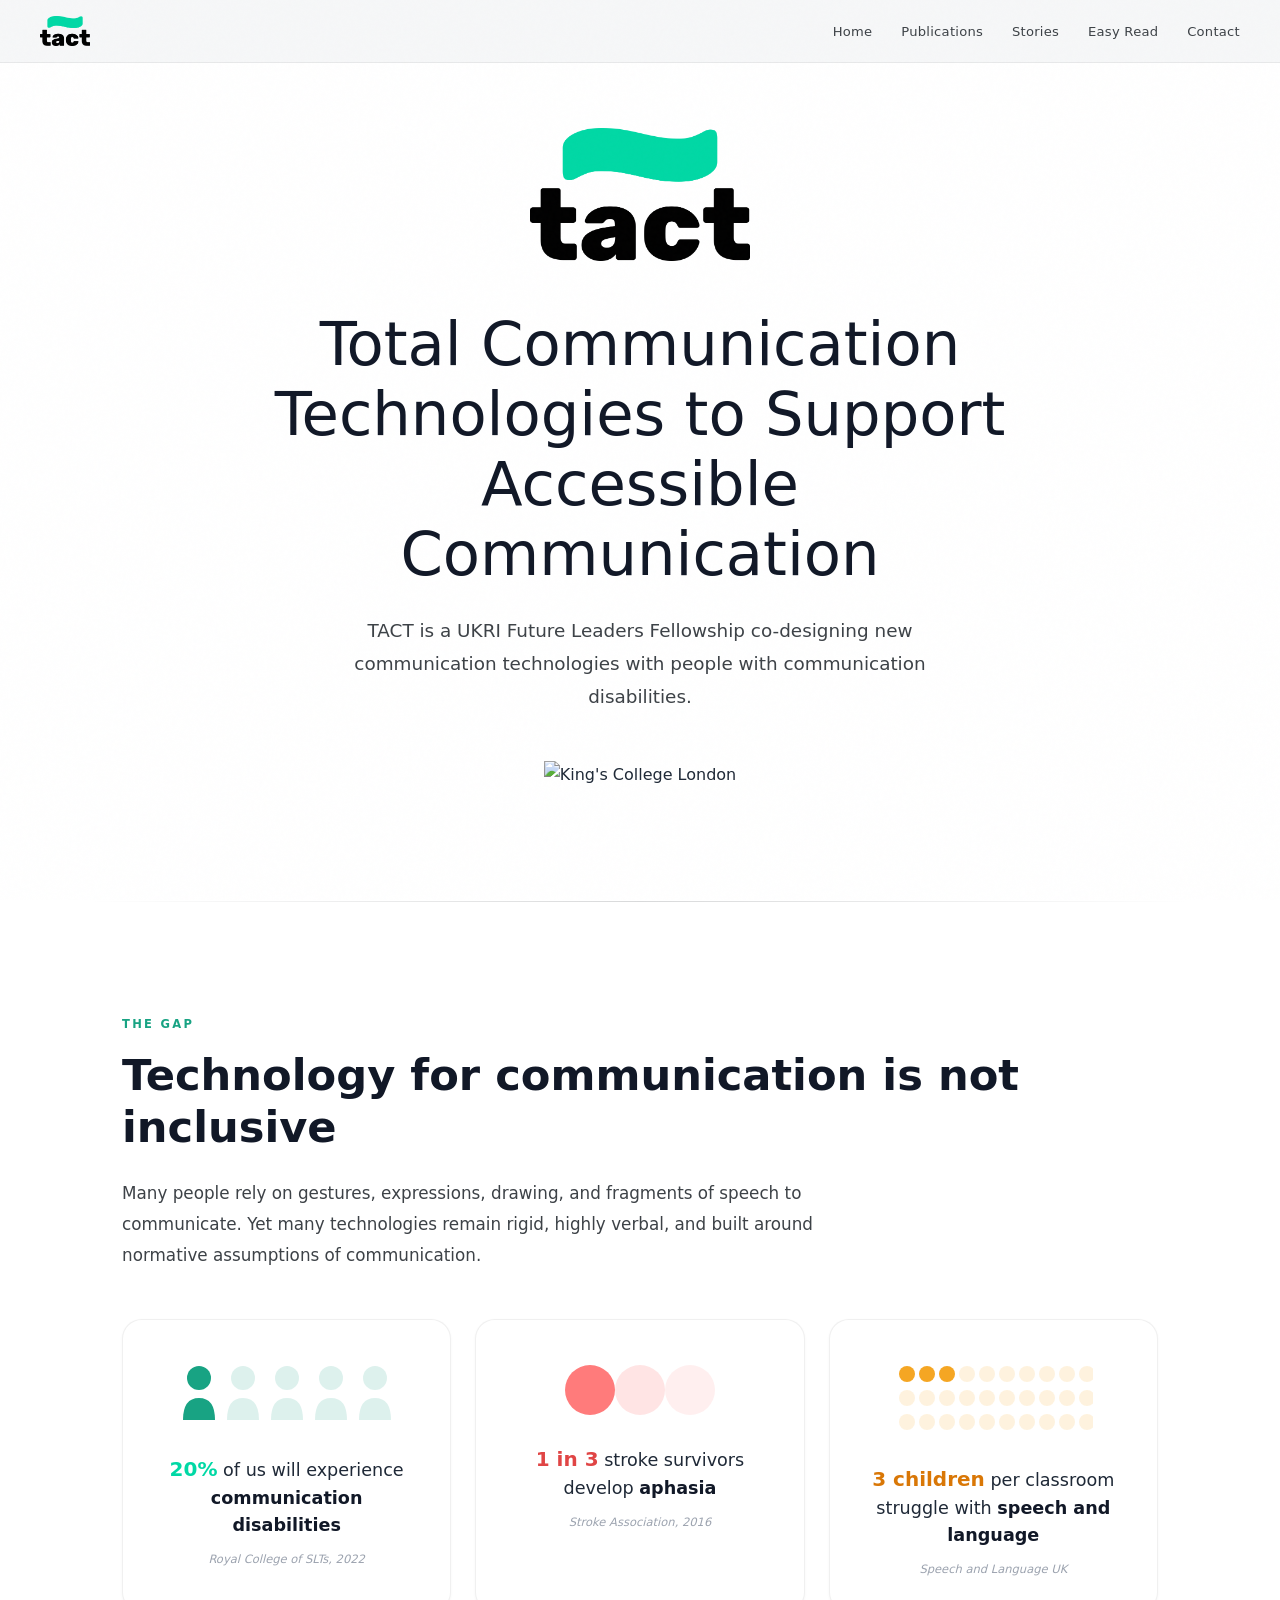
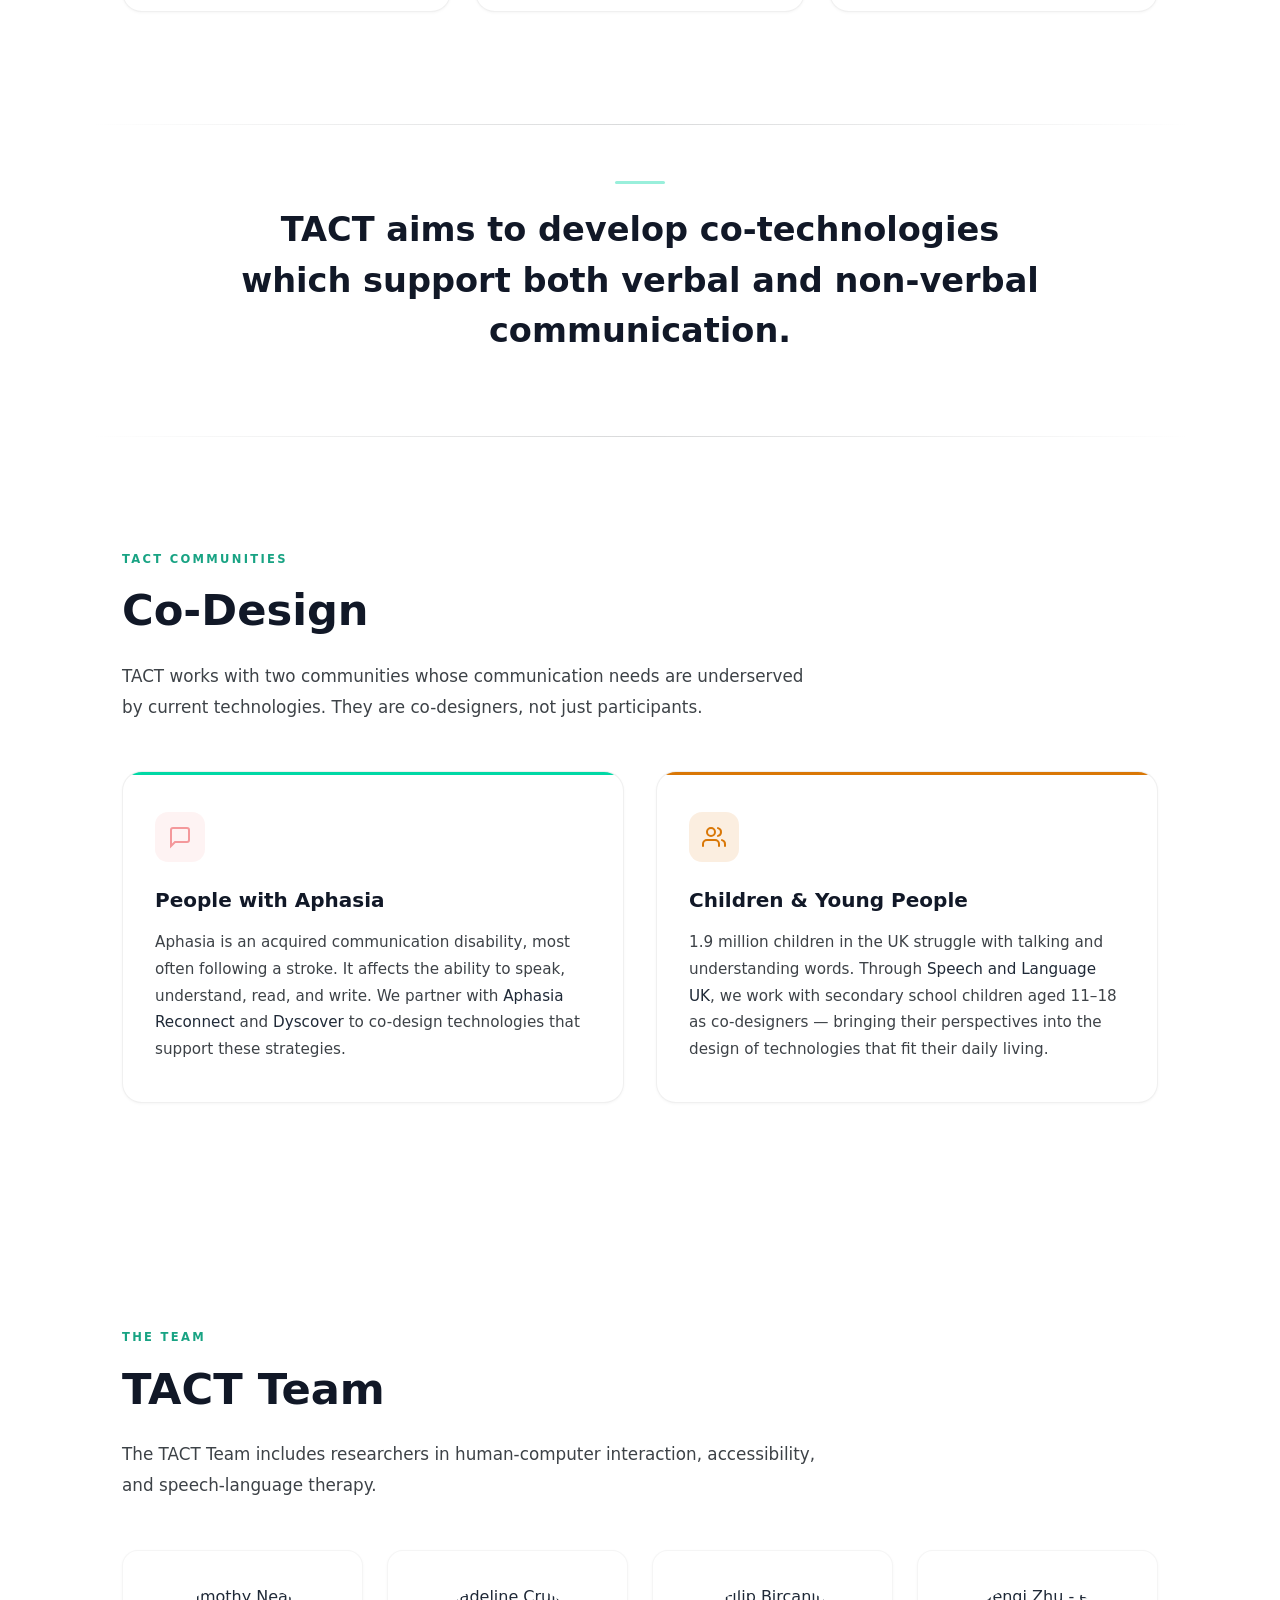
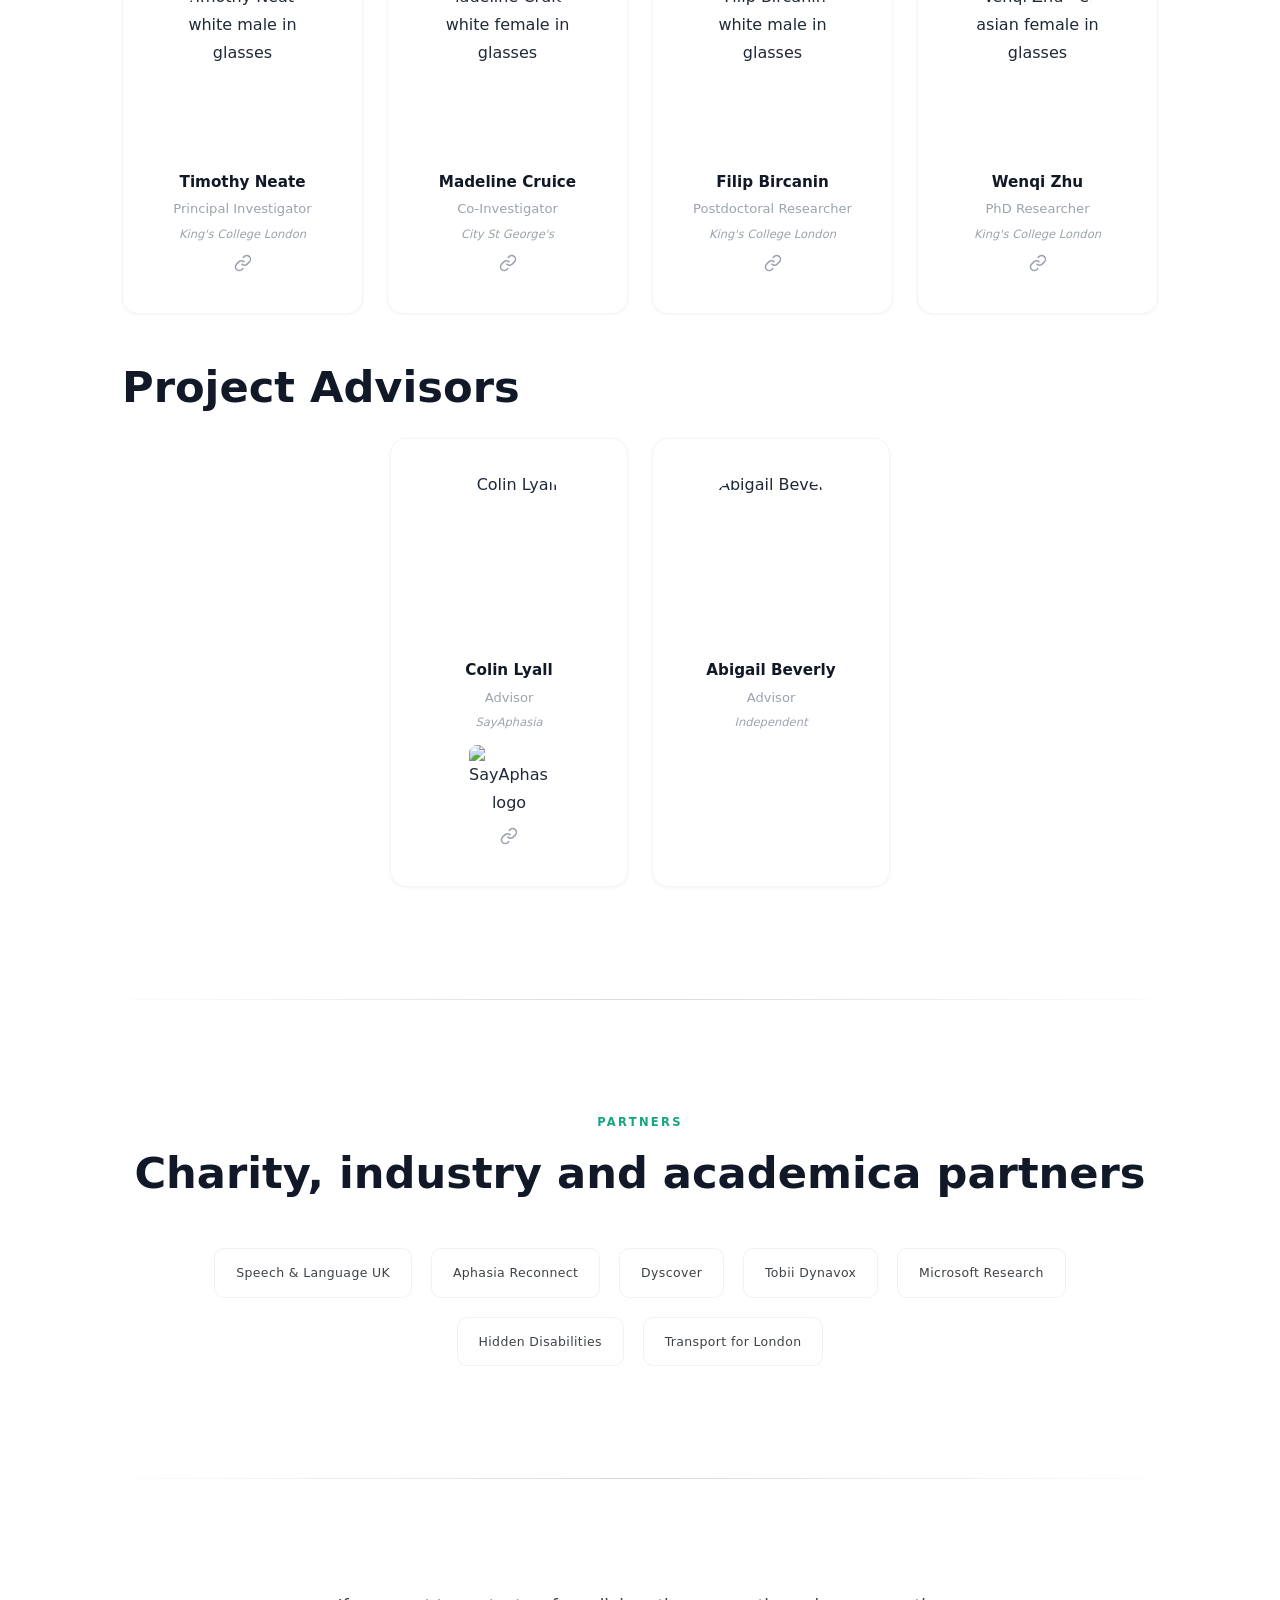
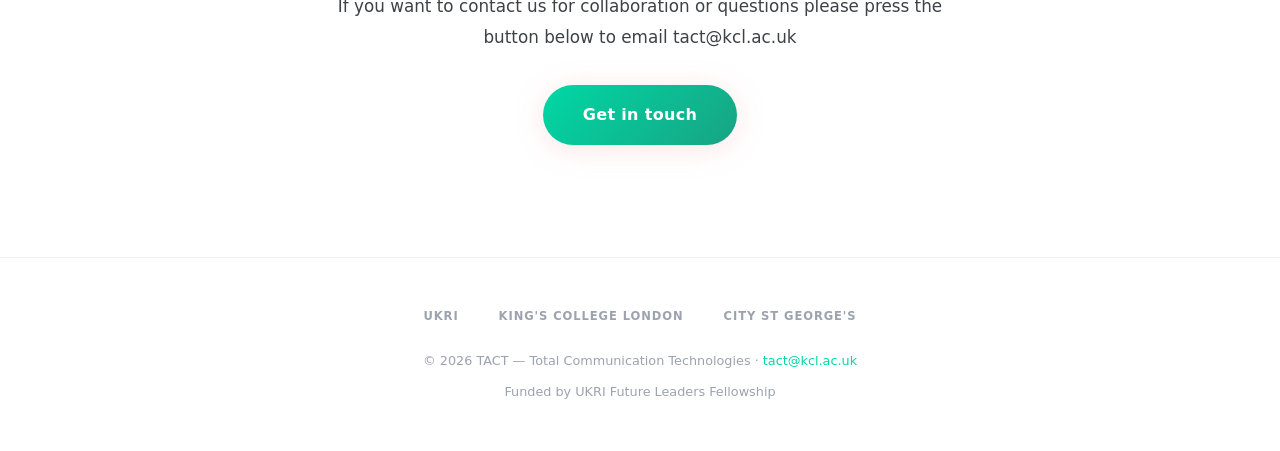
==== index.html @ 640cfe04 "Merge pull request #1 from tdjneate/main Various updates including to text and to visual" ====
<!DOCTYPE html>
<html lang="en">
<head>
  <meta charset="UTF-8">
  <meta name="viewport" content="width=device-width, initial-scale=1.0">
  <title>TACT — Total Communication Technologies</title>
  <meta name="description" content="TACT is a UKRI Future Leaders Fellowship reimagining communication technologies with people with aphasia and children with developmental language disorders.">

<!-- favicon-->
 
<link rel="icon" type="image/png" href="favicon/favicon-96x96.png" sizes="96x96" />
<link rel="icon" type="image/svg+xml" href="favicon//favicon.svg" />
<link rel="shortcut icon" href="favicon//favicon.ico" />
<link rel="apple-touch-icon" sizes="180x180" href="favicon//apple-touch-icon.png" />
<meta name="apple-mobile-web-app-title" content="TACT" />
<link rel="manifest" href="/site.webmanifest" />


  <link rel="preconnect" href="https://fonts.googleapis.com">
  <link rel="preconnect" href="https://fonts.gstatic.com" crossorigin>
  <link href="https://fonts.googleapis.com/css2?family=DM+Sans:ital,opsz,wght@0,9..40,300;0,9..40,400;0,9..40,500;0,9..40,600;0,9..40,700;1,9..40,400&display=swap" rel="stylesheet">
  <link rel="stylesheet" href="styles.css">
</head>
<body>
  <a href="#main" class="skip-link">Skip to main content</a>

  <!-- NAVIGATION -->
  <nav id="navbar" role="navigation" aria-label="Main navigation">
    <a href="index.html" class="nav-brand" aria-label="TACT Home">
      <img src="tact-logo.png" alt="TACT" style="height:30px;">
    </a>
    <button class="nav-toggle" aria-label="Toggle menu" id="navToggle"><span></span><span></span><span></span></button>
    <ul class="nav-links" id="navLinks">
      <li><a href="index.html">Home</a></li>
      <li><a href="publications.html">Publications</a></li>
      <li><a href="stories.html">Stories</a></li>
      <li><a href="easyread.html">Easy Read</a></li>
      <li><a href="index.html#contact">Contact</a></li>
    </ul>
  </nav>

  <!-- HERO -->
  <header class="hero" id="main">
    <div class="orb orb-1"></div>
    <div class="orb orb-2"></div>
    <div class="orb orb-3"></div>
    <div class="hero-logo-wrap">
      <img src="tact-logo.png" alt="TACT" style="width:220px;">
    </div>
    
    <h1>Total Communication Technologies to Support Accessible Communication</h1>
    <p class="hero-sub">TACT is a UKRI Future Leaders Fellowship co-designing new communication technologies with people with communication disabilities.</p>
    
    <img class="hero-kings-logo" src="images/king-logo.png" alt="King's College London">
  </header>

  <div class="divider"></div>

  <!-- THE GAP -->
  <section id="gap">
    <div class="reveal">
      <p class="section-label">The Gap</p>
      <h2 class="section-title">Technology for communication is not inclusive</h2>
      <p class="section-body">Many people rely on gestures, expressions, drawing, and fragments of speech to communicate. Yet many technologies remain rigid, highly verbal, and built around normative assumptions of communication.</p>
    </div>
    <div class="gap-grid">
      <div class="gap-card reveal">
        <div class="gap-visual">
          <svg width="220" height="70" viewBox="0 0 220 70" xmlns="http://www.w3.org/2000/svg" role="img" aria-label="1 in 5 people experience communication disabilities">
            <circle cx="22" cy="18" r="12" fill="#18a383"/><path d="M6 60 Q6 38,22 38 Q38 38,38 60" fill="#18a383"/>
            <circle cx="66" cy="18" r="12" fill="#18a383" opacity="0.15"/><path d="M50 60 Q50 38,66 38 Q82 38,82 60" fill="#18a383" opacity="0.15"/>
            <circle cx="110" cy="18" r="12" fill="#18a383" opacity="0.15"/><path d="M94 60 Q94 38,110 38 Q126 38,126 60" fill="#18a383" opacity="0.15"/>
            <circle cx="154" cy="18" r="12" fill="#18a383" opacity="0.15"/><path d="M138 60 Q138 38,154 38 Q170 38,170 60" fill="#18a383" opacity="0.15"/>
            <circle cx="198" cy="18" r="12" fill="#18a383" opacity="0.15"/><path d="M182 60 Q182 38,198 38 Q214 38,214 60" fill="#18a383" opacity="0.15"/>
          </svg>
        </div>
        <p class="gap-stat"><span class="num teal">20%</span> of us will experience <strong>communication disabilities</strong></p>
        <p class="gap-source">Royal College of SLTs, 2022</p>
      </div>
      <div class="gap-card reveal">
        <div class="gap-visual">
          <svg width="160" height="60" viewBox="0 0 160 60" xmlns="http://www.w3.org/2000/svg" role="img" aria-label="1 in 3 stroke survivors develop aphasia">
            <circle cx="30" cy="30" r="25" fill="#ff7b7b"/>
            <circle cx="80" cy="30" r="25" fill="#ff7b7b" opacity="0.2"/>
            <circle cx="130" cy="30" r="25" fill="#ff7b7b" opacity="0.12"/>
          </svg>
        </div>
        <p class="gap-stat"><span class="num coral">1 in 3</span> stroke survivors develop <strong>aphasia</strong></p>
        <p class="gap-source">Stroke Association, 2016</p>
      </div>
      <div class="gap-card reveal">
        <div class="gap-visual">
          <svg width="200" height="80" viewBox="0 0 200 80" xmlns="http://www.w3.org/2000/svg" role="img" aria-label="3 children per classroom struggle with speech and language">
            <circle cx="14" cy="14" r="8" fill="#f5a623"/><circle cx="34" cy="14" r="8" fill="#f5a623"/><circle cx="54" cy="14" r="8" fill="#f5a623"/>
            <circle cx="74" cy="14" r="8" fill="#f5a623" opacity="0.15"/><circle cx="94" cy="14" r="8" fill="#f5a623" opacity="0.15"/><circle cx="114" cy="14" r="8" fill="#f5a623" opacity="0.15"/><circle cx="134" cy="14" r="8" fill="#f5a623" opacity="0.15"/><circle cx="154" cy="14" r="8" fill="#f5a623" opacity="0.15"/><circle cx="174" cy="14" r="8" fill="#f5a623" opacity="0.15"/><circle cx="194" cy="14" r="8" fill="#f5a623" opacity="0.15"/>
            <circle cx="14" cy="38" r="8" fill="#f5a623" opacity="0.15"/><circle cx="34" cy="38" r="8" fill="#f5a623" opacity="0.15"/><circle cx="54" cy="38" r="8" fill="#f5a623" opacity="0.15"/><circle cx="74" cy="38" r="8" fill="#f5a623" opacity="0.15"/><circle cx="94" cy="38" r="8" fill="#f5a623" opacity="0.15"/><circle cx="114" cy="38" r="8" fill="#f5a623" opacity="0.15"/><circle cx="134" cy="38" r="8" fill="#f5a623" opacity="0.15"/><circle cx="154" cy="38" r="8" fill="#f5a623" opacity="0.15"/><circle cx="174" cy="38" r="8" fill="#f5a623" opacity="0.15"/><circle cx="194" cy="38" r="8" fill="#f5a623" opacity="0.15"/>
            <circle cx="14" cy="62" r="8" fill="#f5a623" opacity="0.15"/><circle cx="34" cy="62" r="8" fill="#f5a623" opacity="0.15"/><circle cx="54" cy="62" r="8" fill="#f5a623" opacity="0.15"/><circle cx="74" cy="62" r="8" fill="#f5a623" opacity="0.15"/><circle cx="94" cy="62" r="8" fill="#f5a623" opacity="0.15"/><circle cx="114" cy="62" r="8" fill="#f5a623" opacity="0.15"/><circle cx="134" cy="62" r="8" fill="#f5a623" opacity="0.15"/><circle cx="154" cy="62" r="8" fill="#f5a623" opacity="0.15"/><circle cx="174" cy="62" r="8" fill="#f5a623" opacity="0.15"/><circle cx="194" cy="62" r="8" fill="#f5a623" opacity="0.15"/>
          </svg>
        </div>
        <p class="gap-stat"><span class="num warm">3 children</span> per classroom struggle with <strong>speech and language</strong></p>
        <p class="gap-source">Speech and Language UK</p>
      </div>
    </div>
  </section>

  <div class="divider"></div>

  <!-- PULL QUOTE -->
  <div class="pull-quote-section reveal">
    <p class="pull-quote">TACT aims to develop co-technologies which support both verbal and non-verbal communication.</p>
  </div>

  <div class="divider"></div>

  <!-- COMMUNITIES -->
  <section id="communities">
    <div class="reveal">
      <p class="section-label">TACT communities</p>
      <h2 class="section-title">Co-Design</h2>
      <p class="section-body">TACT works with two communities whose communication needs are underserved by current technologies. They are co-designers, not just participants.</p>
    </div>
    <div class="community-grid">
      <div class="community-card aphasia reveal">
        <div class="community-icon aphasia"><svg width="24" height="24" viewBox="0 0 24 24" fill="none" stroke="#F4989B" stroke-width="2" stroke-linecap="round"><path d="M21 15a2 2 0 0 1-2 2H7l-4 4V5a2 2 0 0 1 2-2h14a2 2 0 0 1 2 2z"/></svg></div>
        <h3>People with Aphasia</h3>
        <p>Aphasia is an acquired communication disability, most often following a stroke. It affects the ability to speak, understand, read, and write. We partner with <strong>Aphasia Reconnect</strong> and <strong>Dyscover</strong> to co-design technologies that support these strategies.</p>
      </div>
      <div class="community-card children reveal">
        <div class="community-icon children"><svg width="24" height="24" viewBox="0 0 24 24" fill="none" stroke="#d97706" stroke-width="2" stroke-linecap="round"><path d="M17 21v-2a4 4 0 0 0-4-4H5a4 4 0 0 0-4 4v2"/><circle cx="9" cy="7" r="4"/><path d="M23 21v-2a4 4 0 0 0-3-3.87"/><path d="M16 3.13a4 4 0 0 1 0 7.75"/></svg></div>
        <h3>Children &amp; Young People</h3>
        <p>1.9 million children in the UK struggle with talking and understanding words. Through <strong>Speech and Language UK</strong>, we work with secondary school children aged 11–18 as co-designers — bringing their perspectives into the design of technologies that fit their daily living.</p>
      </div>
    </div>
  </section>

  <!-- TEAM -->
  <section id="team">
    <div class="reveal">
      <p class="section-label">The Team</p>
      <h2 class="section-title">TACT Team</h2>
      <p class="section-body">The TACT Team includes researchers in human-computer interaction, accessibility, and speech-language therapy.</p>
    </div>
   <div class="team-grid">
  <div class="team-card reveal">
    <img class="team-avatar" src="images/tim.jpg" alt="Timothy Neate - white male in glasses">
    <h4>Timothy Neate</h4>
    <div class="team-role">Principal Investigator</div>
    <div class="team-org">King's College London</div>
    <a href="https://tdjneate.github.io/" class="team-link" aria-label="View profile of Timothy Neate">
      <svg width="18" height="18" viewBox="0 0 24 24" fill="none" stroke="currentColor" stroke-width="2">
        <path d="M10 13a5 5 0 0 0 7.54.54l3-3a5 5 0 0 0-7.07-7.07l-1.72 1.71"/>
        <path d="M14 11a5 5 0 0 0-7.54-.54l-3 3a5 5 0 1 0 7.07 7.07l1.71-1.71"/>
      </svg>
    </a>
  </div>

  <div class="team-card reveal">
    <img class="team-avatar" src="images/maddy.jpg" alt="Madeline Cruice - white female in glasses">
    <h4>Madeline Cruice</h4>
    <div class="team-role">Co-Investigator</div>
    <div class="team-org">City St George's</div>
    <a href="https://www.citystgeorges.ac.uk/about/people/academics/madeline-cruice" class="team-link" aria-label="View profile of Madeline Cruice">
      <svg width="18" height="18" viewBox="0 0 24 24" fill="none" stroke="currentColor" stroke-width="2">
        <path d="M10 13a5 5 0 0 0 7.54.54l3-3a5 5 0 0 0-7.07-7.07l-1.72 1.71"/>
        <path d="M14 11a5 5 0 0 0-7.54-.54l-3 3a5 5 0 1 0 7.07 7.07l1.71-1.71"/>
      </svg>
    </a>
  </div>

  <div class="team-card reveal">
    <img class="team-avatar" src="images/filip.jpg" alt="Filip Bircanin - white male in glasses">
    <h4>Filip Bircanin</h4>
    <div class="team-role">Postdoctoral Researcher</div>
    <div class="team-org">King's College London</div>
    <a href="https://www.filipbircanin.com/" class="team-link" aria-label="View profile of Filip Bircanin">
      <svg width="18" height="18" viewBox="0 0 24 24" fill="none" stroke="currentColor" stroke-width="2">
        <path d="M10 13a5 5 0 0 0 7.54.54l3-3a5 5 0 0 0-7.07-7.07l-1.72 1.71"/>
        <path d="M14 11a5 5 0 0 0-7.54-.54l-3 3a5 5 0 1 0 7.07 7.07l1.71-1.71"/>
      </svg>
    </a>
  </div>

  <div class="team-card reveal">
    <img class="team-avatar" src="images/wenqi.jpg" alt="Wenqi Zhu - east asian female in glasses">
    <h4>Wenqi Zhu</h4>
    <div class="team-role">PhD Researcher</div>
    <div class="team-org">King's College London</div>
    <a href="https://vinkkiz.github.io/" class="team-link" aria-label="View profile of Wenqi Zhu">
      <svg width="18" height="18" viewBox="0 0 24 24" fill="none" stroke="currentColor" stroke-width="2">
        <path d="M10 13a5 5 0 0 0 7.54.54l3-3a5 5 0 0 0-7.07-7.07l-1.72 1.71"/>
        <path d="M14 11a5 5 0 0 0-7.54-.54l-3 3a5 5 0 1 0 7.07 7.07l1.71-1.71"/>
      </svg>
    </a>
  </div>
</div>

    <div class="reveal" style="margin-top:3rem;">
      <h2 class="section-title">Project Advisors</h2>
    </div>
<div class="team-grid advisors-grid">

  <div class="team-card reveal">
    <img class="team-avatar" src="images/colin.jpeg" alt="Colin Lyall">
    <h4>Colin Lyall</h4>
    <div class="team-role">Advisor</div>
    <div class="team-org">SayAphasia</div>
    <img class="advisor-org-logo" src="images/sayaphasia-logo.jpeg" alt="SayAphasia logo">

    <a href="https://www.sayaphasia.org/" class="team-link" aria-label="View the SayAphasia Charity Website">
      <svg width="18" height="18" viewBox="0 0 24 24" fill="none" stroke="currentColor" stroke-width="2">
        <path d="M10 13a5 5 0 0 0 7.54.54l3-3a5 5 0 0 0-7.07-7.07l-1.72 1.71"/>
        <path d="M14 11a5 5 0 0 0-7.54-.54l-3 3a5 5 0 1 0 7.07 7.07l1.71-1.71"/>
      </svg>
    </a>
  </div>

  <div class="team-card reveal">
    <img class="team-avatar" src="images/abigail.jpeg" alt="Abigail Beverly">
    <h4>Abigail Beverly</h4>
    <div class="team-role">Advisor</div>
    <div class="team-org">Independent</div>


  </div>

</div>
    </div>
  </section>

  <div class="divider"></div>

  <!-- PARTNERS -->
  <section class="partners-section">
    <div class="reveal">
      <p class="section-label" style="text-align:center;">Partners</p>
      <h2 class="section-title" style="text-align:center;">Charity, industry and academica partners</h2>
    </div>
    <div class="partner-logos reveal">
      <div class="partner-logo">Speech &amp; Language UK</div>
      <div class="partner-logo">Aphasia Reconnect</div>
      <div class="partner-logo">Dyscover</div>
      <div class="partner-logo">Tobii Dynavox</div>
      <div class="partner-logo">Microsoft Research</div>
      <div class="partner-logo">Hidden Disabilities</div>
      <div class="partner-logo">Transport for London</div>
    </div>
  </section>

  <div class="divider"></div>

  <!-- CONTACT -->
  <section class="cta-section" id="contact">
    <div class="reveal">
      <p class="section-body" style="margin:0 auto;text-align:center;">If you want to contact us for collaboration or questions please press the button below to email tact@kcl.ac.uk</p>
      <a href="mailto:tact@kcl.ac.uk" class="cta-button">Get in touch</a>
    </div>
  </section>

  <!-- FOOTER -->
  <footer>
    <div class="footer-logos">
      <span class="footer-logo-text">UKRI</span>
      <span class="footer-logo-text">King's College London</span>
      <span class="footer-logo-text">City St George's</span>
    </div>
    <p>&copy; 2026 TACT — Total Communication Technologies · <a href="mailto:tact@kcl.ac.uk">tact@kcl.ac.uk</a></p>
    <p style="margin-top:0.5rem;">Funded by UKRI Future Leaders Fellowship</p>
  </footer>

  <script>
    // Scroll reveal — fires once per element
    const observer = new IntersectionObserver((entries) => {
      entries.forEach(entry => { if (entry.isIntersecting) { entry.target.classList.add('visible'); observer.unobserve(entry.target); } });
    }, { threshold: 0.15, rootMargin: '0px 0px -30px 0px' });
    document.querySelectorAll('.reveal').forEach(el => observer.observe(el));

    // Nav: darken on scroll
    window.addEventListener('scroll', () => { document.getElementById('navbar').classList.toggle('scrolled', window.scrollY > 60); });

    // Mobile menu toggle
    document.getElementById('navToggle').addEventListener('click', () => { document.getElementById('navLinks').classList.toggle('open'); });
    document.querySelectorAll('#navLinks a').forEach(link => { link.addEventListener('click', () => { document.getElementById('navLinks').classList.remove('open'); }); });
  </script>
</body>
</html>
---- styles.css ----
/* ═══════════════════════════════════════
   TACT — Total Communication Technologies
   Shared stylesheet
   Used by: index.html, publications.html, stories.html
   ═══════════════════════════════════════ */

*, *::before, *::after { margin: 0; padding: 0; box-sizing: border-box; }

:root {
  --teal: #00D8A5;
  --teal-deep: #18a383;
  --teal-glow: rgba(244,152,155,0.12);
  --teal-subtle: rgba(244,152,155,0.05);
  --teal-faded: rgba(244,152,155,0.10);
  --navy: #FFFFFF;
  --navy-mid: #ffffff;
  --warm: #d97706;
  --warm-faded: rgba(217,119,6,0.12);
  --coral: #e04545;
  --coral-faded: rgba(224,69,69,0.12);
  --white: #111827;
  --text-primary: #1f2937;
  --text-secondary: #3d4247;
  --text-muted: #9ca3af;
  --font-display: 'Rubik', system-ui, sans-serif;
  --font-body: 'Rubik', system-ui, sans-serif;
}

html { scroll-behavior: smooth; scroll-padding-top: 90px; }

body {
  font-family: var(--font-body);
  background: var(--navy);
  color: var(--text-primary);
  overflow-x: hidden;
  line-height: 1.75;
  font-size: 16px;
}

/* Grain texture overlay */
body::after {
  content: '';
  position: fixed;
  inset: 0;
  pointer-events: none;
  z-index: 9999;
  opacity: 0.018;
  background-image: url("data:image/svg+xml,%3Csvg viewBox='0 0 256 256' xmlns='http://www.w3.org/2000/svg'%3E%3Cfilter id='n'%3E%3CfeTurbulence type='fractalNoise' baseFrequency='0.85' numOctaves='4' stitchTiles='stitch'/%3E%3C/filter%3E%3Crect width='100%25' height='100%25' filter='url(%23n)'/%3E%3C/svg%3E");
}

/* Scroll reveal */
.reveal {
  opacity: 0;
  transform: translateY(36px);
  transition: opacity 0.9s cubic-bezier(0.16,1,0.3,1), transform 0.9s cubic-bezier(0.16,1,0.3,1);
}
.reveal.visible { opacity: 1; transform: translateY(0); }


/* ═══════════════════════════════
   NAVIGATION
   ═══════════════════════════════ */

nav {
  position: fixed; top: 0; width: 100%; z-index: 100;
  padding: 1rem 2.5rem;
  display: flex; justify-content: space-between; align-items: center;
  backdrop-filter: blur(24px); -webkit-backdrop-filter: blur(24px);
  background: rgba(243,244,246,0.7);
  border-bottom: 1px solid rgba(0,0,0,0.06);
  transition: background 0.3s, border-color 0.3s;
}
nav.scrolled { background: rgba(243,244,246,0.95); border-bottom-color: rgba(0,0,0,0.1); }
.nav-brand { display: flex; align-items: center; text-decoration: none; }
.nav-logo-svg { height: 30px; }
.nav-links { display: flex; gap: 1.8rem; list-style: none; align-items: center; }
.nav-links a {
  color: var(--text-secondary); text-decoration: none;
  font-family: var(--font-display); font-size: 0.82rem;
  font-weight: 500; letter-spacing: 0.02em; transition: color 0.25s;
}
.nav-links a:hover, .nav-links a:focus-visible { color: var(--teal); }
.nav-links a.active { color: var(--teal); }
.nav-toggle { display: none; background: none; border: none; cursor: pointer; padding: 0.5rem; }
.nav-toggle span { display: block; width: 24px; height: 2px; background: var(--text-secondary); margin: 5px 0; border-radius: 2px; }


/* ═══════════════════════════════
   HERO
   ═══════════════════════════════ */

.hero {
  min-height: 100vh; display: flex; flex-direction: column;
  justify-content: center; align-items: center; text-align: center;
  padding: 8rem 2rem 5rem; position: relative; overflow: hidden;
}
.orb { display: none; }
.hero-logo-wrap { margin-bottom: 2.5rem; }
.hero-logo-svg { width: 220px; filter: drop-shadow(0 0 30px rgba(244,152,155,0.15)); }
.hero h1 {
  font-family: var(--font-display); font-size: clamp(2.2rem,5.5vw,3.8rem);
  font-weight: 400; color: var(--white); line-height: 1.15;
  max-width: 800px;
}
.hero h1 .accent { color: var(--teal); }
.hero-sub {
  font-size: clamp(1rem,2vw,1.15rem); max-width: 620px; margin-top: 1.5rem;
  font-weight: 300; color: var(--text-secondary);  line-height: 1.8;
}
.hero-badges { display: flex; gap: 0.8rem; margin-top: 2.5rem; flex-wrap: wrap; justify-content: center; animation: fadeUp 1s 0.8s both; }
.hero-badge {
  display: inline-flex; align-items: center; gap: 0.4rem;
  padding: 0.45rem 1rem; border-radius: 100px;
  font-family: var(--font-display); font-size: 0.78rem; font-weight: 500;
  border: 1px solid rgba(244,152,155,0.15); color: var(--text-secondary); background: rgba(244,152,155,0.04);
}

.hero-kings-logo {
  margin-top: 3rem;
  height: 60px;
}

@keyframes fadeUp { from { opacity: 0; transform: translateY(28px); } to { opacity: 1; transform: translateY(0); } }


/* ═══════════════════════════════
   SHARED SECTIONS
   ═══════════════════════════════ */

section { padding: 7rem 2rem; max-width: 1100px; margin: 0 auto; }
.section-label { font-family: var(--font-display); font-size: 0.72rem; letter-spacing: 0.2em; text-transform: uppercase; color: var(--teal-deep); font-weight: 600; margin-bottom: 1rem; }
.section-title { font-family: var(--font-display); font-size: clamp(1.8rem,4vw,2.7rem); font-weight: 700; color: var(--white); line-height: 1.2; margin-bottom: 1.5rem; }
.section-body { font-size: 1.05rem; max-width: 700px; line-height: 1.85; color: var(--text-secondary); font-weight: 300; }
.divider { width: 100%; max-width: 1100px; margin: 0 auto; height: 1px; background: linear-gradient(90deg, transparent, var(--text-secondary), transparent); opacity: 0.2; }


/* ═══════════════════════════════
   THE GAP — infographic cards
   ═══════════════════════════════ */

.gap-grid { display: grid; grid-template-columns: repeat(auto-fit, minmax(300px,1fr)); gap: 1.5rem; margin-top: 3rem; }
.gap-card { background: var(--navy-mid); border: 1px solid rgba(0,0,0,0.06); border-radius: 20px; padding: 2.5rem 2rem 2rem; text-align: center; transition: transform 0.3s, border-color 0.3s; box-shadow: 0 1px 3px rgba(0,0,0,0.04); }
.gap-card:hover { transform: translateY(-3px); border-color: rgba(0,0,0,0.12); }
.gap-visual { margin-bottom: 1.5rem; display: flex; justify-content: center; }
.gap-stat { font-family: var(--font-display); font-size: 1.1rem; font-weight: 500; color: var(--text-primary); line-height: 1.55; }
.gap-stat strong { color: var(--white); font-weight: 700; }
.gap-stat .num { font-weight: 800; font-size: 1.25rem; }
.gap-stat .num.teal { color: var(--teal); }
.gap-stat .num.coral { color: var(--coral); }
.gap-stat .num.warm { color: var(--warm); }
.gap-source { font-size: 0.72rem; color: var(--text-muted); margin-top: 0.6rem; font-style: italic; }


/* ═══════════════════════════════
   PULL QUOTE
   ═══════════════════════════════ */

.pull-quote-section { padding: 5rem 2rem; text-align: center; max-width: 900px; margin: 0 auto; }
.pull-quote { font-family: var(--font-display); font-size: clamp(1.35rem,3vw,2.1rem); font-weight: 600; color: var(--white); line-height: 1.5; position: relative; }
.pull-quote .highlight { color: var(--teal); font-weight: 700; }
.pull-quote::before { content: ''; position: absolute; top: -1.5rem; left: 50%; transform: translateX(-50%); width: 50px; height: 3px; background: var(--teal); border-radius: 3px; opacity: 0.4; }


/* ═══════════════════════════════
   COMMUNITIES
   ═══════════════════════════════ */

.community-grid { display: grid; grid-template-columns: repeat(auto-fit, minmax(320px,1fr)); gap: 2rem; margin-top: 3rem; }
.community-card { padding: 2.5rem 2rem; border-radius: 20px; border: 1px solid rgba(0,0,0,0.06); background: var(--navy-mid); transition: all 0.35s; position: relative; overflow: hidden; box-shadow: 0 1px 3px rgba(0,0,0,0.04); }
.community-card::before { content: ''; position: absolute; top: 0; left: 0; right: 0; height: 3px; border-radius: 20px 20px 0 0; }
.community-card.aphasia::before { background: var(--teal); }
.community-card.children::before { background: var(--warm); }
.community-card:hover { border-color: rgba(0,0,0,0.10); transform: translateY(-2px); }
.community-icon { width: 50px; height: 50px; border-radius: 13px; display: flex; align-items: center; justify-content: center; margin-bottom: 1.3rem; }
.community-icon.aphasia { background: var(--teal-glow); }
.community-icon.children { background: var(--warm-faded); }
.community-card h3 { font-family: var(--font-display); font-size: 1.25rem; font-weight: 700; color: var(--white); margin-bottom: 0.7rem; }
.community-card p { font-size: 0.95rem; font-weight: 300; color: var(--text-secondary); line-height: 1.75; }
.community-card strong { color: var(--text-primary); font-weight: 500; }


/* ═══════════════════════════════
   APPROACH — vertical timeline
   ═══════════════════════════════ */

.approach-timeline { margin-top: 3rem; position: relative; padding-left: 60px; }
.approach-timeline::before { content: ''; position: absolute; left: 24px; top: 0; bottom: 0; width: 2px; background: linear-gradient(180deg, var(--teal), rgba(0,0,0,0.06)); border-radius: 2px; }
.approach-item { position: relative; margin-bottom: 3rem; padding-left: 1.5rem; }
.approach-item:last-child { margin-bottom: 0; }
.approach-marker { position: absolute; left: -36px; top: 2px; width: 48px; height: 48px; border-radius: 50%; background: var(--navy); border: 2px solid var(--teal); display: flex; align-items: center; justify-content: center; font-family: var(--font-display); font-weight: 700; font-size: 0.85rem; color: var(--teal); z-index: 1; }
.approach-content h4 { font-family: var(--font-display); font-size: 1.15rem; font-weight: 600; color: var(--white); margin-bottom: 0.4rem; }
.approach-content p { font-size: 0.95rem; font-weight: 300; color: var(--text-secondary); line-height: 1.75; max-width: 620px; }
.approach-tag { display: inline-block; font-family: var(--font-display); font-size: 0.7rem; letter-spacing: 0.08em; text-transform: uppercase; color: var(--text-muted); margin-top: 0.5rem; }


/* ═══════════════════════════════
   TEAM
   ═══════════════════════════════ */

.team-grid { display: grid; grid-template-columns: repeat(auto-fit, minmax(190px,1fr)); gap: 1.5rem; margin-top: 3rem; }
.team-card { text-align: center; padding: 2rem 1.2rem; border-radius: 16px; background: var(--navy-mid); border: 1px solid rgba(0,0,0,0.04);  box-shadow: 0 1px 3px rgba(0,0,0,0.04); }
.team-card:hover { border-color: rgba(0,0,0,0.10); transform: translateY(-2px); }
.team-avatar { width: 170px; height: 170px; border-radius: 50%; margin: 0 auto 1rem; object-fit: cover; display: block; }
.team-card h4 { font-family: var(--font-display); font-size: 0.95rem; font-weight: 600; color: var(--white); margin-bottom: 0.2rem; }
.team-role { font-size: 0.82rem; color: var(--text-muted); font-weight: 300; }
.team-org { font-size: 0.72rem; color: var(--text-muted); margin-top: 0.15rem; font-style: italic; }
.advisors-grid { grid-template-columns: repeat(2, 1fr); max-width: 500px; margin: 0 auto; }
.advisor-org-logo { width: 80px; margin: 0.75rem auto 0; display: block; border-radius: 8px; }
.team-link {display: inline-block; margin-top: 0.6rem; color: var(--text-muted); }

/* ═══════════════════════════════
   PARTNERS
   ═══════════════════════════════ */

.partners-section { text-align: center; }
.partner-logos { display: flex; flex-wrap: wrap; justify-content: center; align-items: center; gap: 1.2rem; margin-top: 3rem; }
.partner-logo { font-family: var(--font-display); font-size: 0.78rem; font-weight: 500; color: var(--text-secondary); letter-spacing: 0.03em; padding: 0.8rem 1.3rem; border: 1px solid rgba(0,0,0,0.05); border-radius: 10px; background: var(--navy-mid); transition: border-color 0.3s; }
.partner-logo:hover { border-color: rgba(244,152,155,0.25); }


/* ═══════════════════════════════
   CTA / CONTACT
   ═══════════════════════════════ */

.cta-section { text-align: center; padding: 7rem 2rem; max-width: 700px; margin: 0 auto; }
.cta-button { display: inline-block; margin-top: 2rem; padding: 1rem 2.5rem; border-radius: 60px; background: linear-gradient(135deg, var(--teal), var(--teal-deep)); color: var(--navy); font-family: var(--font-display); font-size: 1rem; font-weight: 600; text-decoration: none; letter-spacing: 0.02em; transition: all 0.3s; box-shadow: 0 4px 28px rgba(244,152,155,0.25); }
.cta-button:hover { transform: translateY(-2px); box-shadow: 0 8px 36px rgba(244,152,155,0.35); }


/* ═══════════════════════════════
   FOOTER
   ═══════════════════════════════ */

footer { text-align: center; padding: 3rem 2rem; border-top: 1px solid rgba(0,0,0,0.06); }
.footer-logos { display: flex; justify-content: center; align-items: center; gap: 2.5rem; margin-bottom: 1.5rem; flex-wrap: wrap; }
.footer-logo-text { font-family: var(--font-display); font-size: 0.72rem; font-weight: 600; color: var(--text-muted); letter-spacing: 0.08em; text-transform: uppercase; }
footer p { font-size: 0.8rem; color: var(--text-muted); font-weight: 300; }
footer a { color: var(--teal); text-decoration: none; }
footer a:hover { text-decoration: underline; }


/* ═══════════════════════════════
   SUB-PAGE STYLES
   (publications.html, stories.html)
   ═══════════════════════════════ */

.page-header { padding: 10rem 2rem 4rem; max-width: 1100px; margin: 0 auto; }
.page-header .section-body { margin-top: 0.5rem; }
.back-link { display: inline-flex; align-items: center; gap: 0.4rem; font-family: var(--font-display); font-size: 0.82rem; font-weight: 500; color: var(--teal); text-decoration: none; margin-bottom: 2rem; transition: opacity 0.2s; }
.back-link:hover { opacity: 0.7; }

/* Publications */
.pub-list { max-width: 800px; margin: 0 auto; padding: 0 2rem 5rem; }
.pub-item { padding: 1.8rem 0; border-bottom: 1px solid rgba(0,0,0,0.06); }
.pub-item:last-child { border-bottom: none; }
.pub-venue { font-family: var(--font-display); font-size: 0.7rem; letter-spacing: 0.15em; text-transform: uppercase; color: var(--warm); font-weight: 600; margin-bottom: 0.4rem; }
.pub-title { font-family: var(--font-display); font-size: 1.05rem; font-weight: 600; color: var(--white); margin-bottom: 0.3rem; line-height: 1.4; }
.pub-title a { color: var(--white); text-decoration: none; transition: color 0.2s; }
.pub-title a:hover { color: var(--teal); }
.pub-authors { font-size: 0.88rem; color: var(--text-muted); font-weight: 300; }
.pub-placeholder { padding: 3rem 2rem; border-radius: 16px; background: var(--teal-subtle); border: 1px dashed rgba(0,0,0,0.08); text-align: center; max-width: 700px; margin: 0 auto; }
.pub-placeholder p { color: var(--text-muted); font-size: 0.95rem; line-height: 1.7; }
.pub-placeholder a { color: var(--teal); text-decoration: none; }
.pub-placeholder a:hover { text-decoration: underline; }

/* Stories */
.stories-grid { display: grid; grid-template-columns: repeat(auto-fit, minmax(320px,1fr)); gap: 2rem; max-width: 1100px; margin: 0 auto; padding: 0 2rem 5rem; }
.story-card { border-radius: 16px; background: var(--navy-mid); border: 1px solid rgba(0,0,0,0.06); overflow: hidden; transition: all 0.3s; }
.story-card:hover { border-color: rgba(0,0,0,0.10); transform: translateY(-2px); }
.story-card-body { padding: 1.8rem; }
.story-date { font-family: var(--font-display); font-size: 0.7rem; letter-spacing: 0.12em; text-transform: uppercase; color: var(--text-muted); margin-bottom: 0.5rem; }
.story-card h3 { font-family: var(--font-display); font-size: 1.1rem; font-weight: 600; color: var(--white); margin-bottom: 0.5rem; line-height: 1.35; }
.story-card p { font-size: 0.9rem; color: var(--text-secondary); font-weight: 300; line-height: 1.7; }


/* ═══════════════════════════════
   ACCESSIBILITY
   ═══════════════════════════════ */

.skip-link { position: absolute; top: -100px; left: 0; background: var(--teal); color: var(--navy); padding: 0.8rem 1.5rem; z-index: 200; font-family: var(--font-display); font-weight: 600; text-decoration: none; border-radius: 0 0 8px 0; }
.skip-link:focus { top: 0; }


/* ═══════════════════════════════
   RESPONSIVE
   ═══════════════════════════════ */

@media (max-width: 768px) {
  nav { padding: 0.9rem 1.5rem; }
  .nav-links { display: none; position: absolute; top: 100%; left: 0; right: 0; background: rgba(243,244,246,0.97); backdrop-filter: blur(20px); flex-direction: column; padding: 1.5rem 2rem; gap: 1.2rem; border-bottom: 1px solid rgba(0,0,0,0.06); }
  .nav-links.open { display: flex; }
  .nav-toggle { display: block; }
  section { padding: 5rem 1.5rem; }
  .hero { padding: 7rem 1.5rem 4rem; }
  .hero-logo-svg { width: 170px; }
  .gap-grid { grid-template-columns: 1fr; }
  .community-grid { grid-template-columns: 1fr; }
  .team-grid { grid-template-columns: repeat(2,1fr); }
  .approach-timeline { padding-left: 50px; }
  .approach-marker { left: -26px; width: 40px; height: 40px; font-size: 0.8rem; }
  .page-header { padding: 8rem 1.5rem 3rem; }
  .stories-grid { grid-template-columns: 1fr; }
}

@media (max-width: 480px) {
  .hero-badges { gap: 0.5rem; }
  .partner-logos { gap: 0.8rem; }
  .approach-timeline { padding-left: 44px; }
  .approach-marker { left: -22px; width: 36px; height: 36px; }
}


/* Kill all motion without touching layout */
@media (prefers-reduced-motion: no-preference), (prefers-reduced-motion: reduce) {
  *,
  *::before,
  *::after {
    animation-duration: 0.0001ms !important;
    animation-iteration-count: 1 !important;
    transition-duration: 0.0001ms !important;
    scroll-behavior: auto !important;
  }
}

/* Make reveal content visible immediately */
.reveal {
  opacity: 1 !important;
  transform: none !important;
}
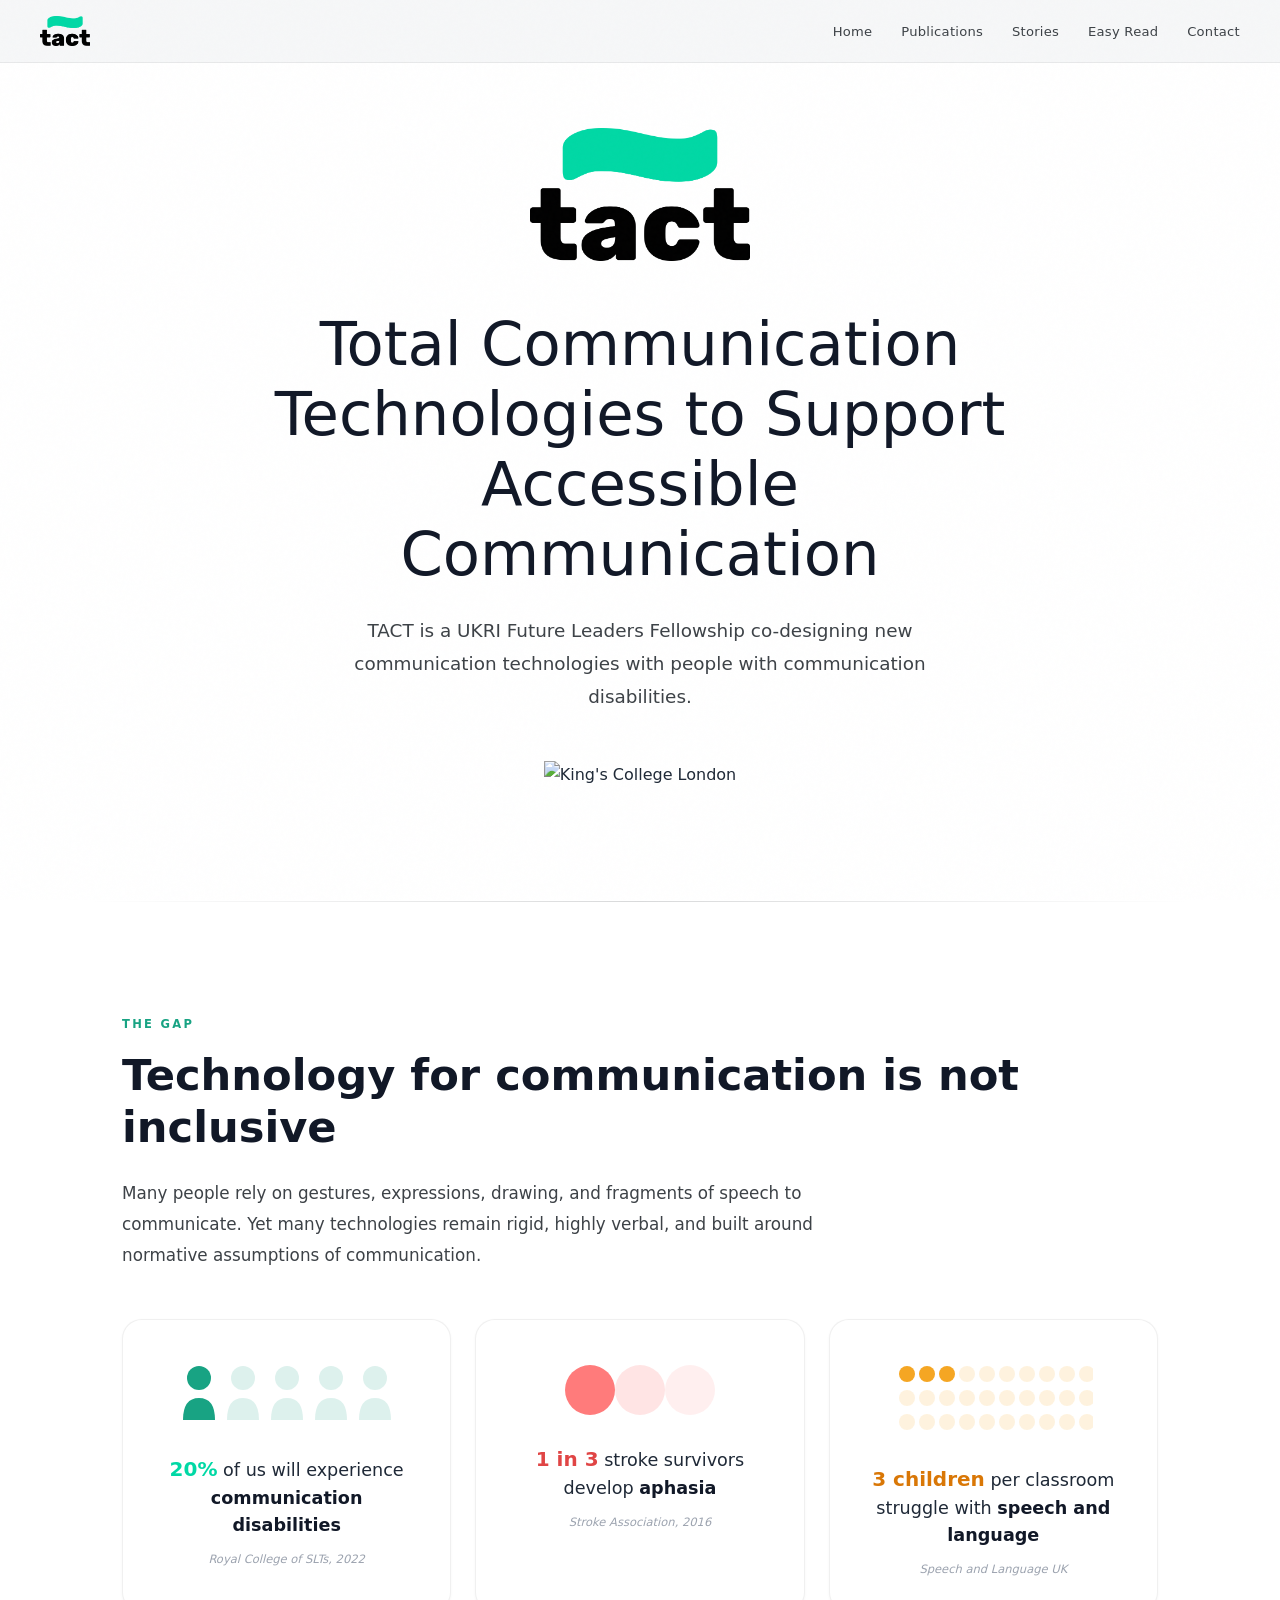
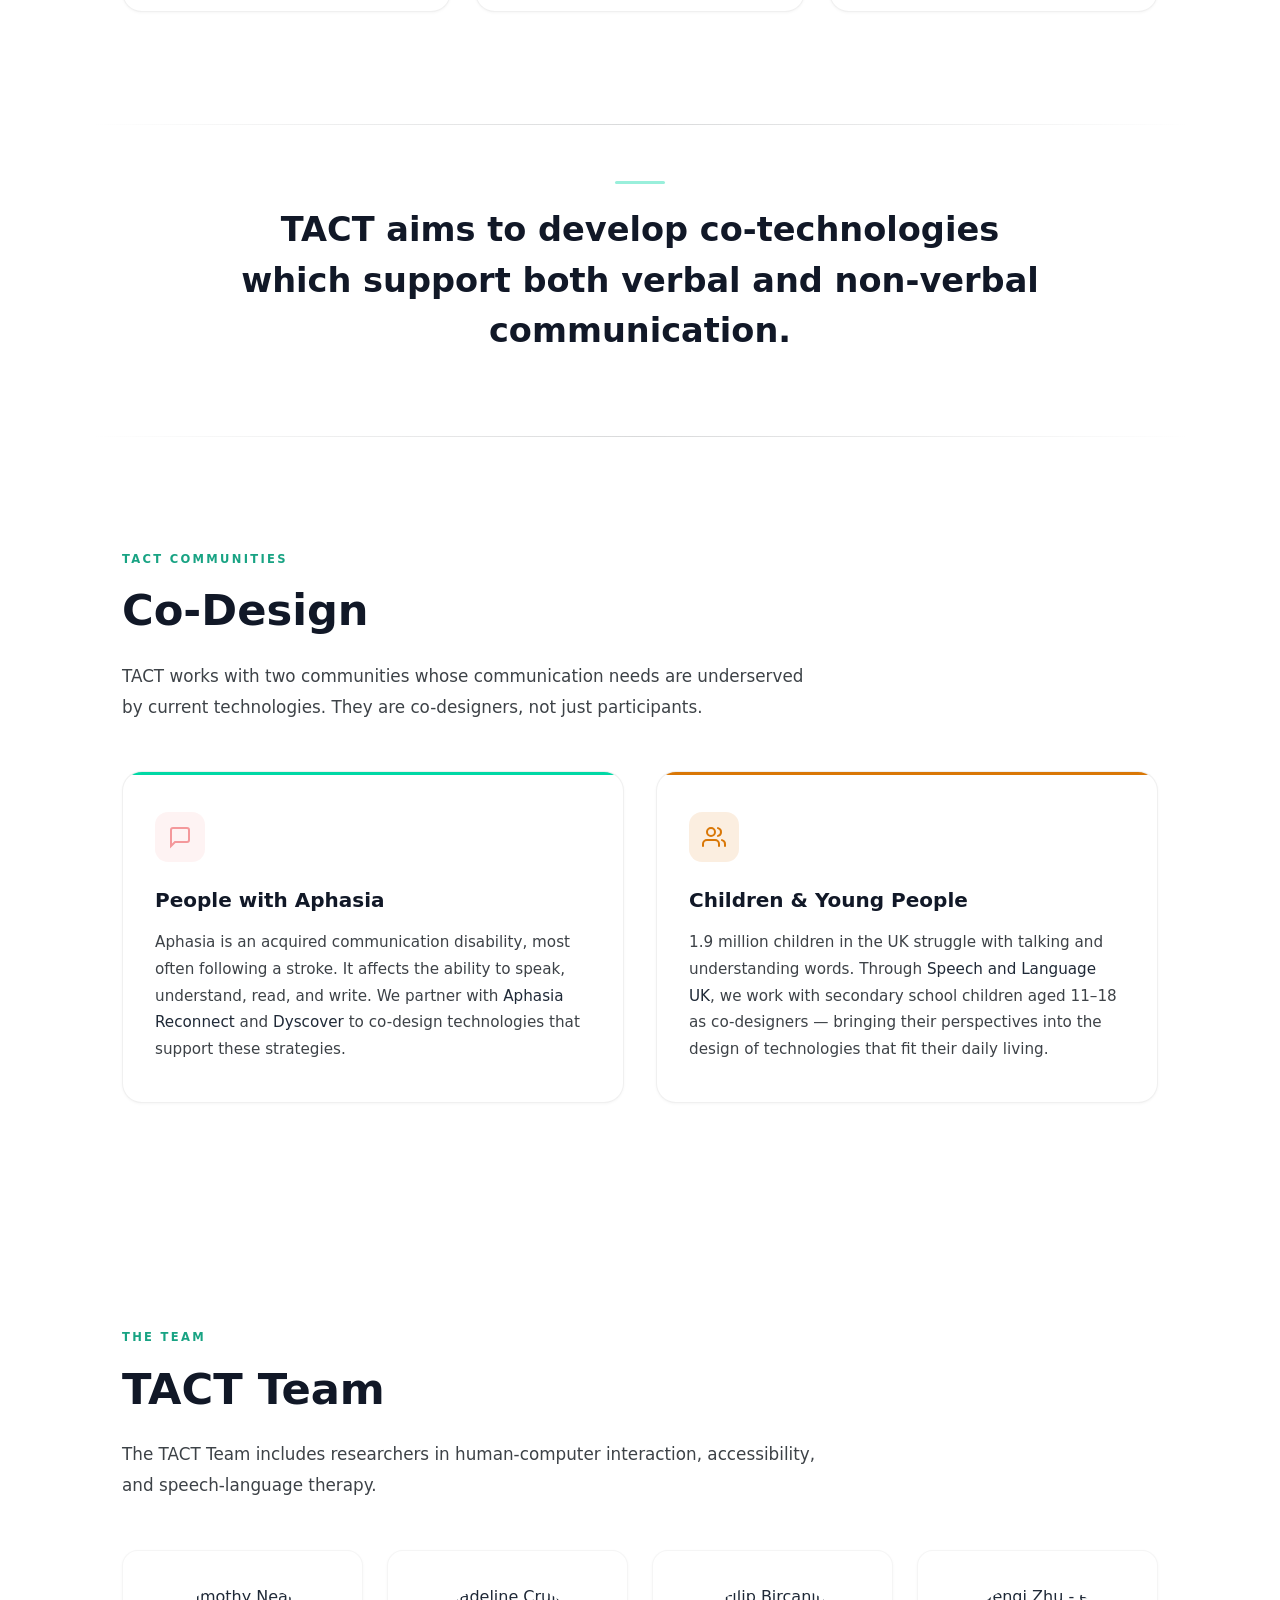
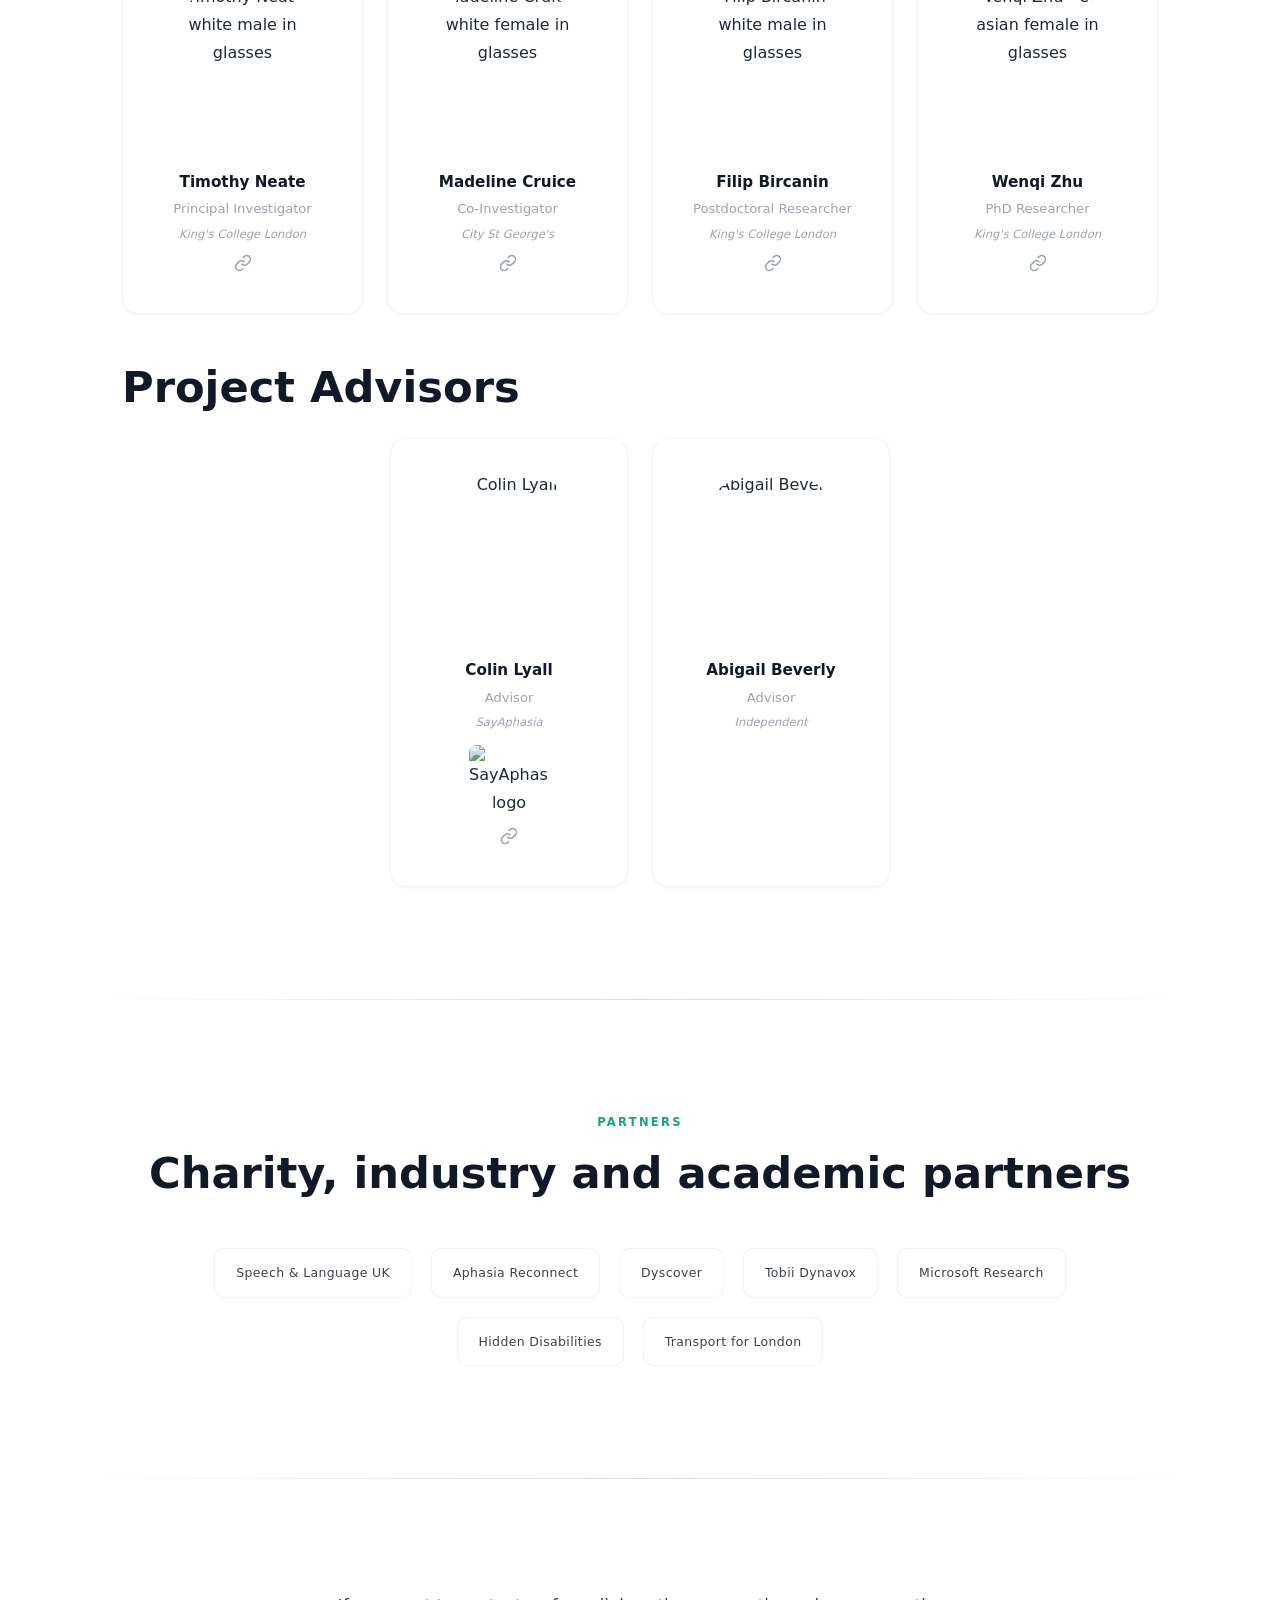
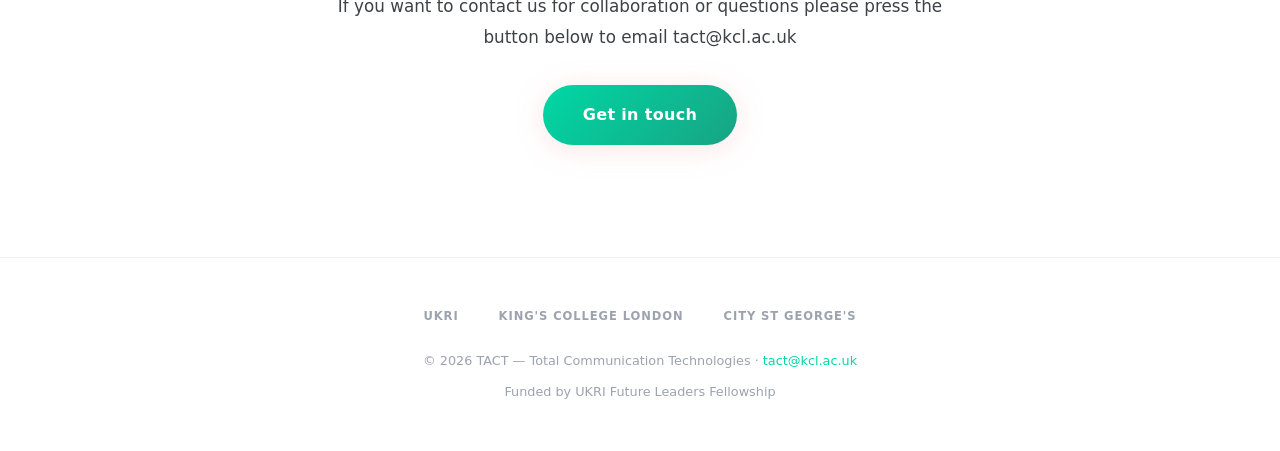
==== commit 3ce8a459: "Responsiveness fix Fixed the cards so that they are mobile responsive" ====
--- a/index.html
+++ b/index.html
@@ -233,7 +233,7 @@
   <section class="partners-section">
     <div class="reveal">
       <p class="section-label" style="text-align:center;">Partners</p>
-      <h2 class="section-title" style="text-align:center;">Charity, industry and academica partners</h2>
+      <h2 class="section-title" style="text-align:center;">Charity, industry and academic partners</h2>
     </div>
     <div class="partner-logos reveal">
       <div class="partner-logo">Speech &amp; Language UK</div>
--- a/styles.css
+++ b/styles.css
@@ -197,16 +197,27 @@
    TEAM
    ═══════════════════════════════ */
 
-.team-grid { display: grid; grid-template-columns: repeat(auto-fit, minmax(190px,1fr)); gap: 1.5rem; margin-top: 3rem; }
-.team-card { text-align: center; padding: 2rem 1.2rem; border-radius: 16px; background: var(--navy-mid); border: 1px solid rgba(0,0,0,0.04);  box-shadow: 0 1px 3px rgba(0,0,0,0.04); }
+.team-grid { display: grid; grid-template-columns: 1fr !important; gap: 1.5rem; margin-top: 3rem; width: 100%; max-width: 100%; }
+.team-card { text-align: center; padding: 2rem 1.2rem; border-radius: 16px; background: var(--navy-mid); border: 1px solid rgba(0,0,0,0.04); box-shadow: 0 1px 3px rgba(0,0,0,0.04); min-width: 0; width: 100%; }
 .team-card:hover { border-color: rgba(0,0,0,0.10); transform: translateY(-2px); }
-.team-avatar { width: 170px; height: 170px; border-radius: 50%; margin: 0 auto 1rem; object-fit: cover; display: block; }
+.team-avatar { width: 170px; height: 170px; border-radius: 50%; margin: 0 auto 1rem; object-fit: cover; display: block; max-width: 100%; }
 .team-card h4 { font-family: var(--font-display); font-size: 0.95rem; font-weight: 600; color: var(--white); margin-bottom: 0.2rem; }
 .team-role { font-size: 0.82rem; color: var(--text-muted); font-weight: 300; }
 .team-org { font-size: 0.72rem; color: var(--text-muted); margin-top: 0.15rem; font-style: italic; }
-.advisors-grid { grid-template-columns: repeat(2, 1fr); max-width: 500px; margin: 0 auto; }
+.advisors-grid { grid-template-columns: 1fr !important; max-width: 500px; margin: 0 auto; }
 .advisor-org-logo { width: 80px; margin: 0.75rem auto 0; display: block; border-radius: 8px; }
-.team-link {display: inline-block; margin-top: 0.6rem; color: var(--text-muted); }
+.team-link { display: inline-block; margin-top: 0.6rem; color: var(--text-muted); }
+
+/* restore multi-column only on larger screens */
+@media (min-width: 700px) {
+  .team-grid { grid-template-columns: repeat(auto-fit, minmax(190px,1fr)) !important; }
+  .advisors-grid { grid-template-columns: repeat(2, 1fr) !important; }
+}
+
+/* global overflow fix (very likely needed) */
+html, body { max-width: 100%; overflow-x: hidden; }
+
+/*Card queries for mobile*/
 
 /* ═══════════════════════════════
    PARTNERS
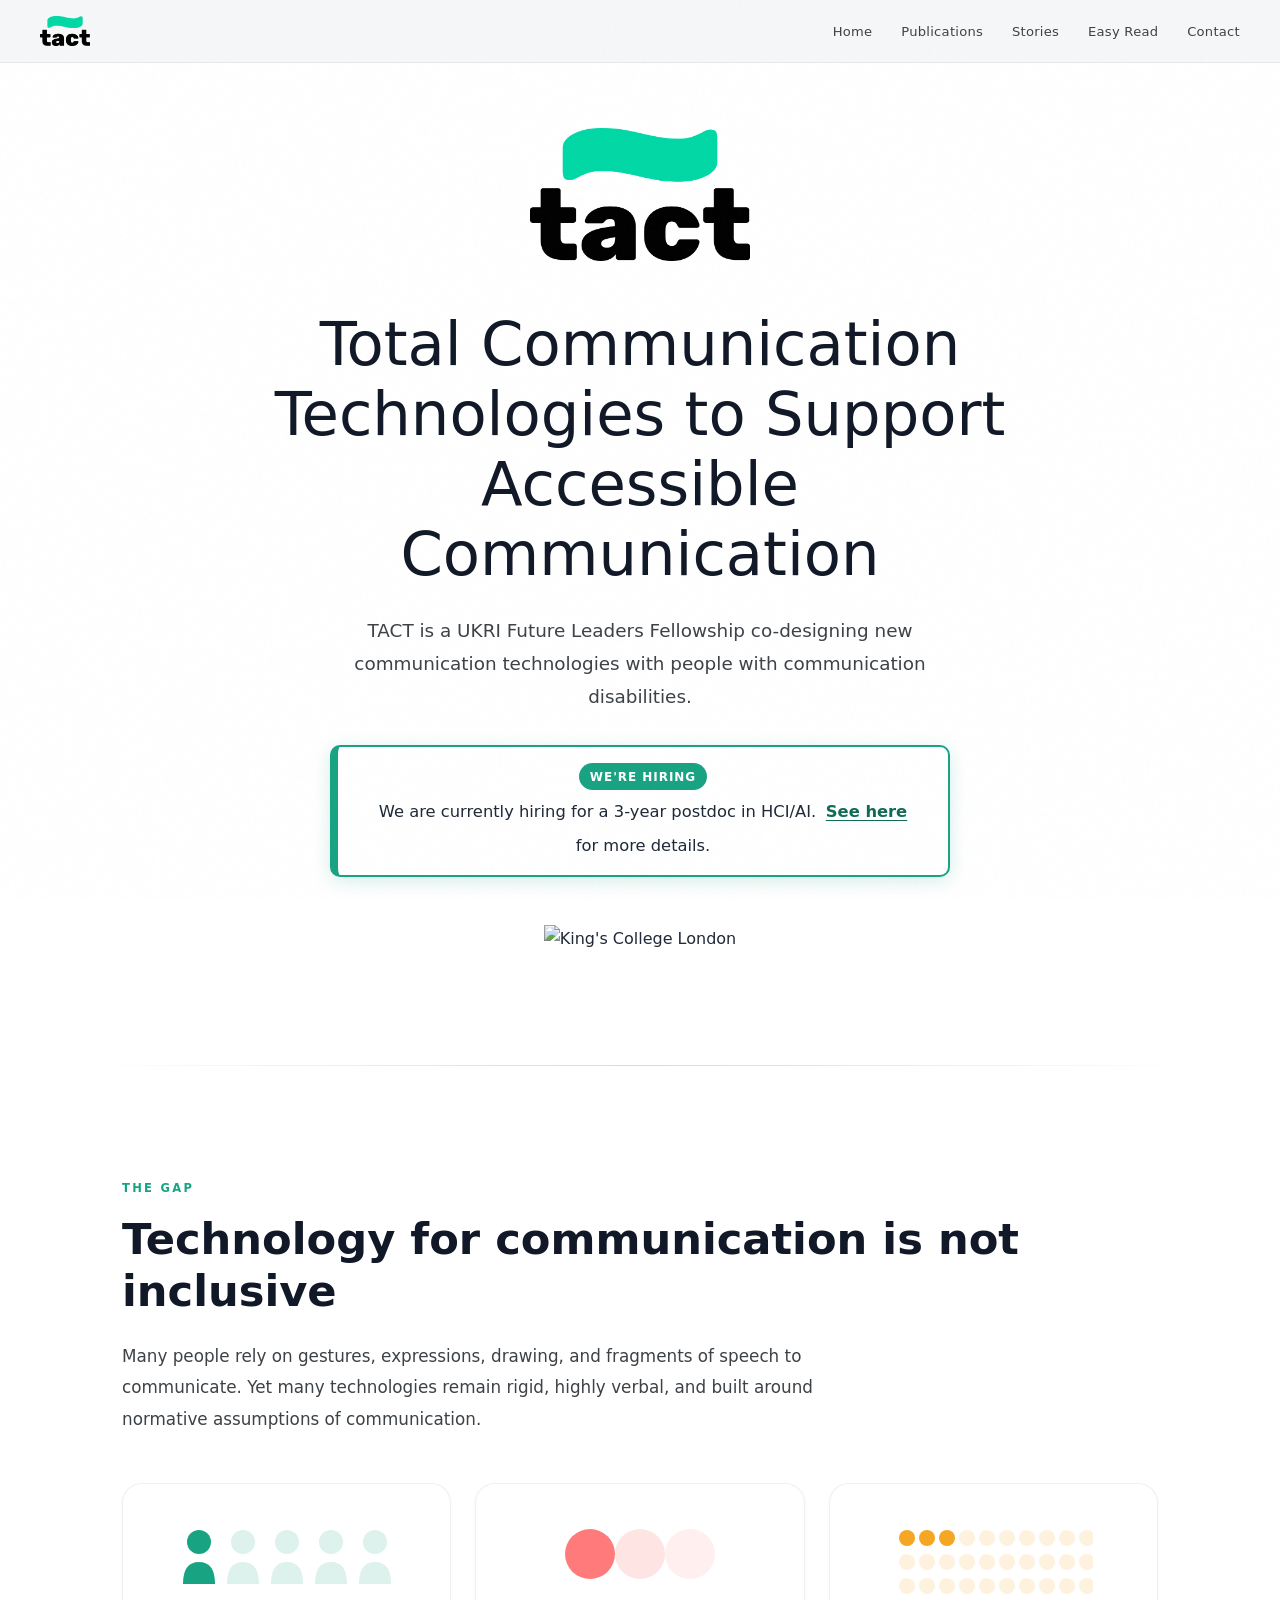
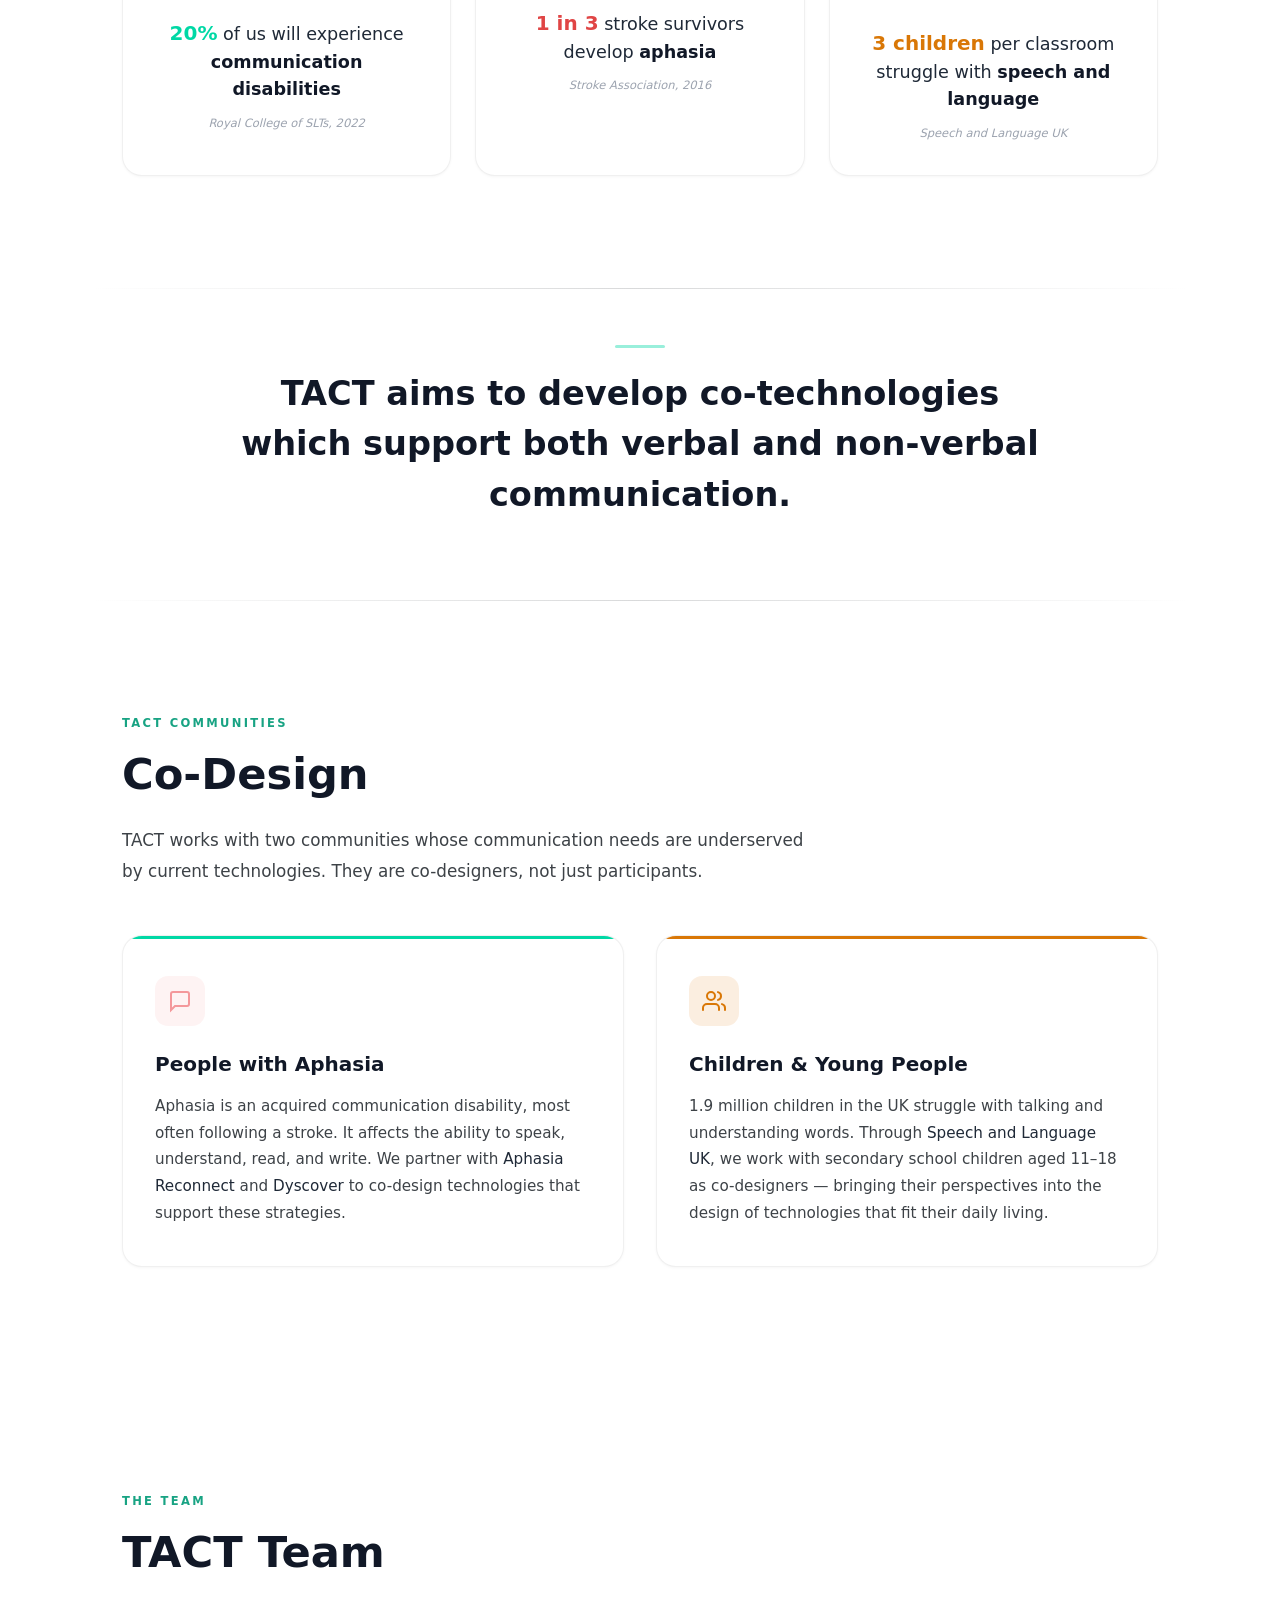
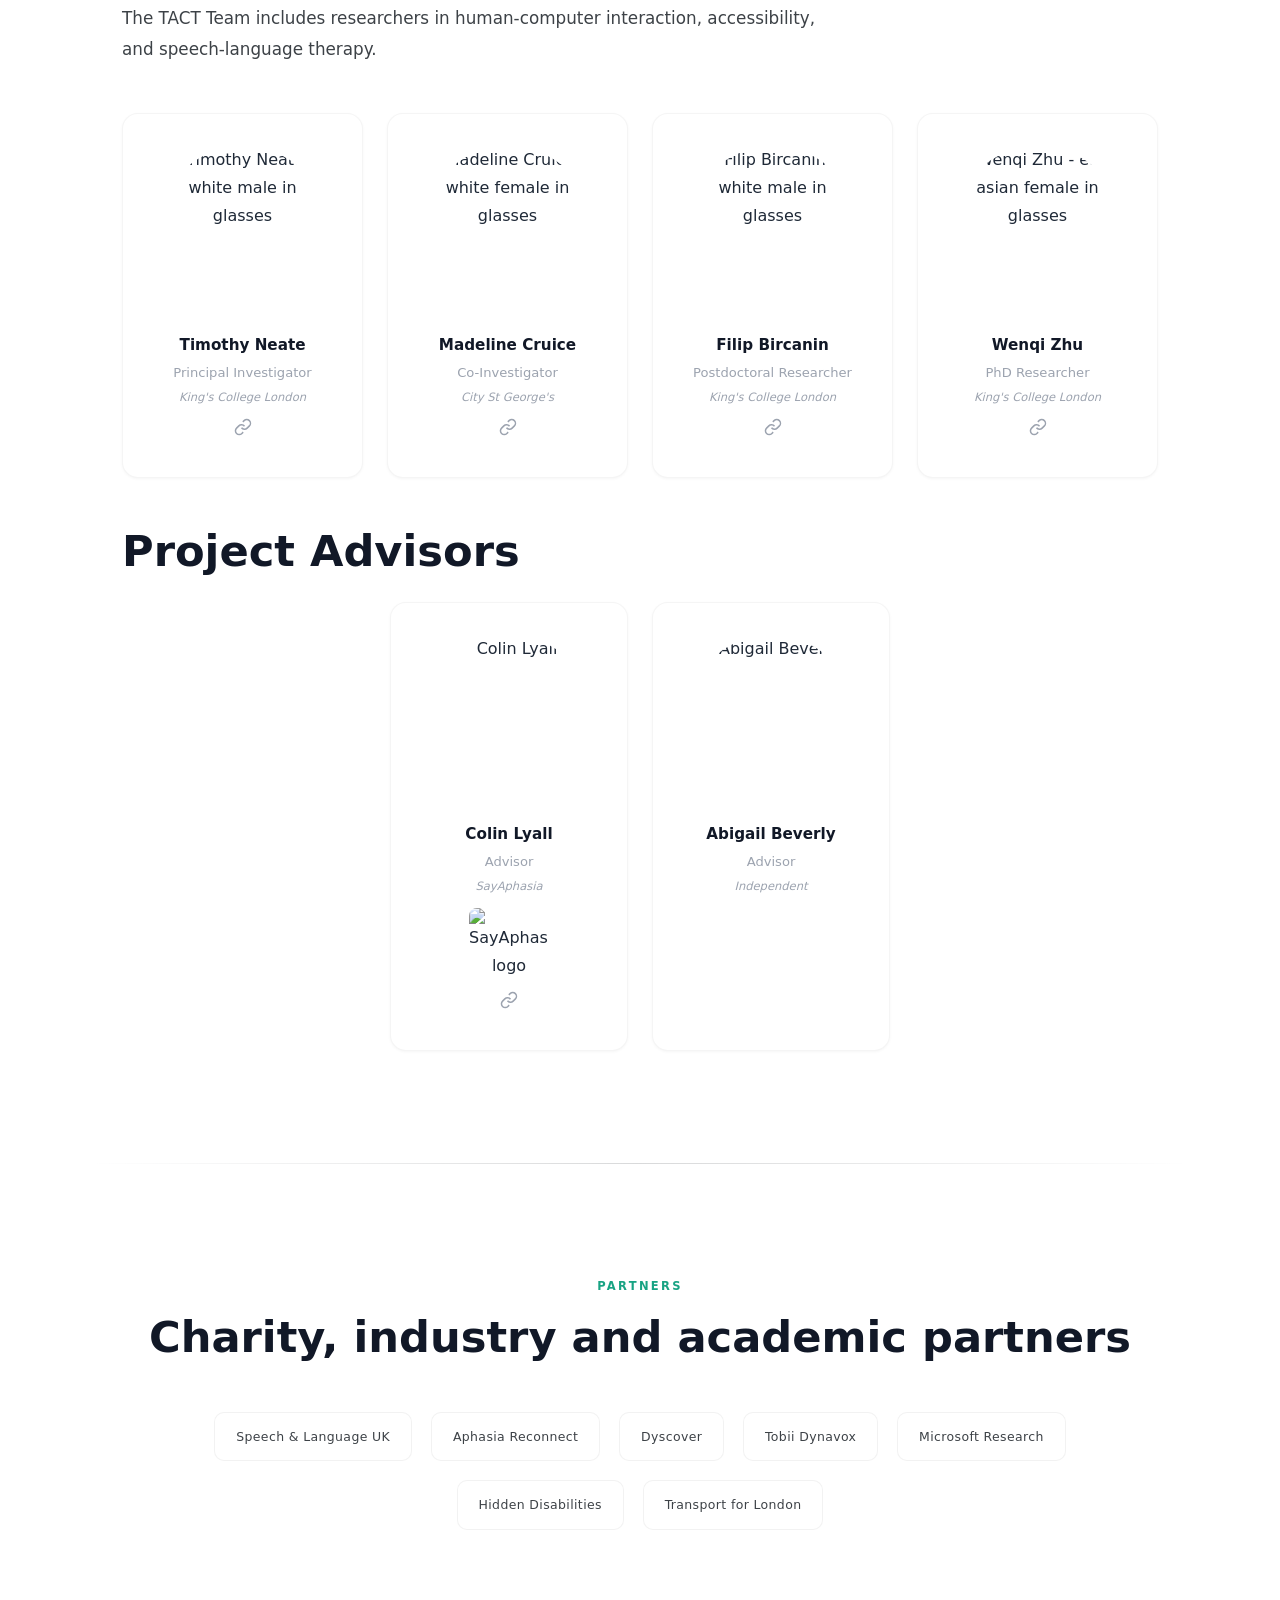
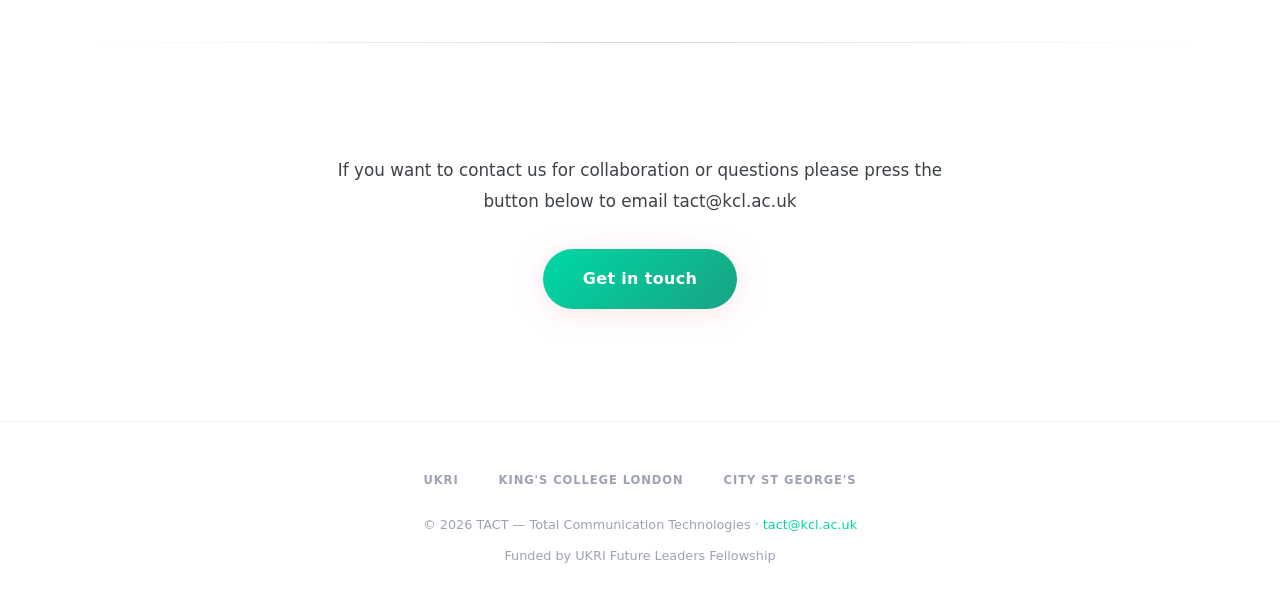
==== commit bab3dd58: "Added job ad" ====
--- a/index.html
+++ b/index.html
@@ -39,6 +39,7 @@
     </ul>
   </nav>
 
+
   <!-- HERO -->
   <header class="hero" id="main">
     <div class="orb orb-1"></div>
@@ -48,9 +49,18 @@
       <img src="tact-logo.png" alt="TACT" style="width:220px;">
     </div>
     
+    
     <h1>Total Communication Technologies to Support Accessible Communication</h1>
+
+
     <p class="hero-sub">TACT is a UKRI Future Leaders Fellowship co-designing new communication technologies with people with communication disabilities.</p>
-    
+              <p class="hiring-banner">
+  <span class="hiring-tag">We're hiring</span>
+  We are currently hiring for a 3-year postdoc in HCI/AI.
+  <a href="docs/pdra2JD.pdf">See here</a> for more details.
+</p>
+
+
     <img class="hero-kings-logo" src="images/king-logo.png" alt="King's College London">
   </header>
 
--- a/styles.css
+++ b/styles.css
@@ -338,3 +338,51 @@
   opacity: 1 !important;
   transform: none !important;
 }
+
+/* Hiring banner */
+
+.hiring-banner {
+  display: flex;
+  align-items: center;
+  justify-content: center;
+  flex-wrap: wrap;
+  gap: 0.6rem;
+  max-width: 620px;
+  margin: 2rem auto 0;
+  padding: 1rem 1.4rem;
+  background: #fff;
+  border: 2px solid #18a383;
+  border-left: 8px solid #18a383;
+  border-radius: 10px;
+  font-size: 1.02rem;
+  line-height: 1.5;
+  text-align: center;
+  box-shadow: 0 4px 18px rgba(24, 163, 131, 0.18);
+}
+
+.hiring-tag {
+  background: #18a383;
+  color: #fff;
+  font-size: 0.75rem;
+  font-weight: 700;
+  letter-spacing: 0.08em;
+  text-transform: uppercase;
+  padding: 0.3rem 0.7rem;
+  border-radius: 999px;
+  white-space: nowrap;
+}
+
+.hiring-banner a {
+  color: #0f6b56;
+  font-weight: 600;
+  text-decoration: underline;
+  text-underline-offset: 3px;
+}
+
+.hiring-banner a:hover { color: #18a383; }
+
+.hiring-banner a:focus-visible {
+  outline: 3px solid #18a383;
+  outline-offset: 3px;
+  border-radius: 3px;
+}
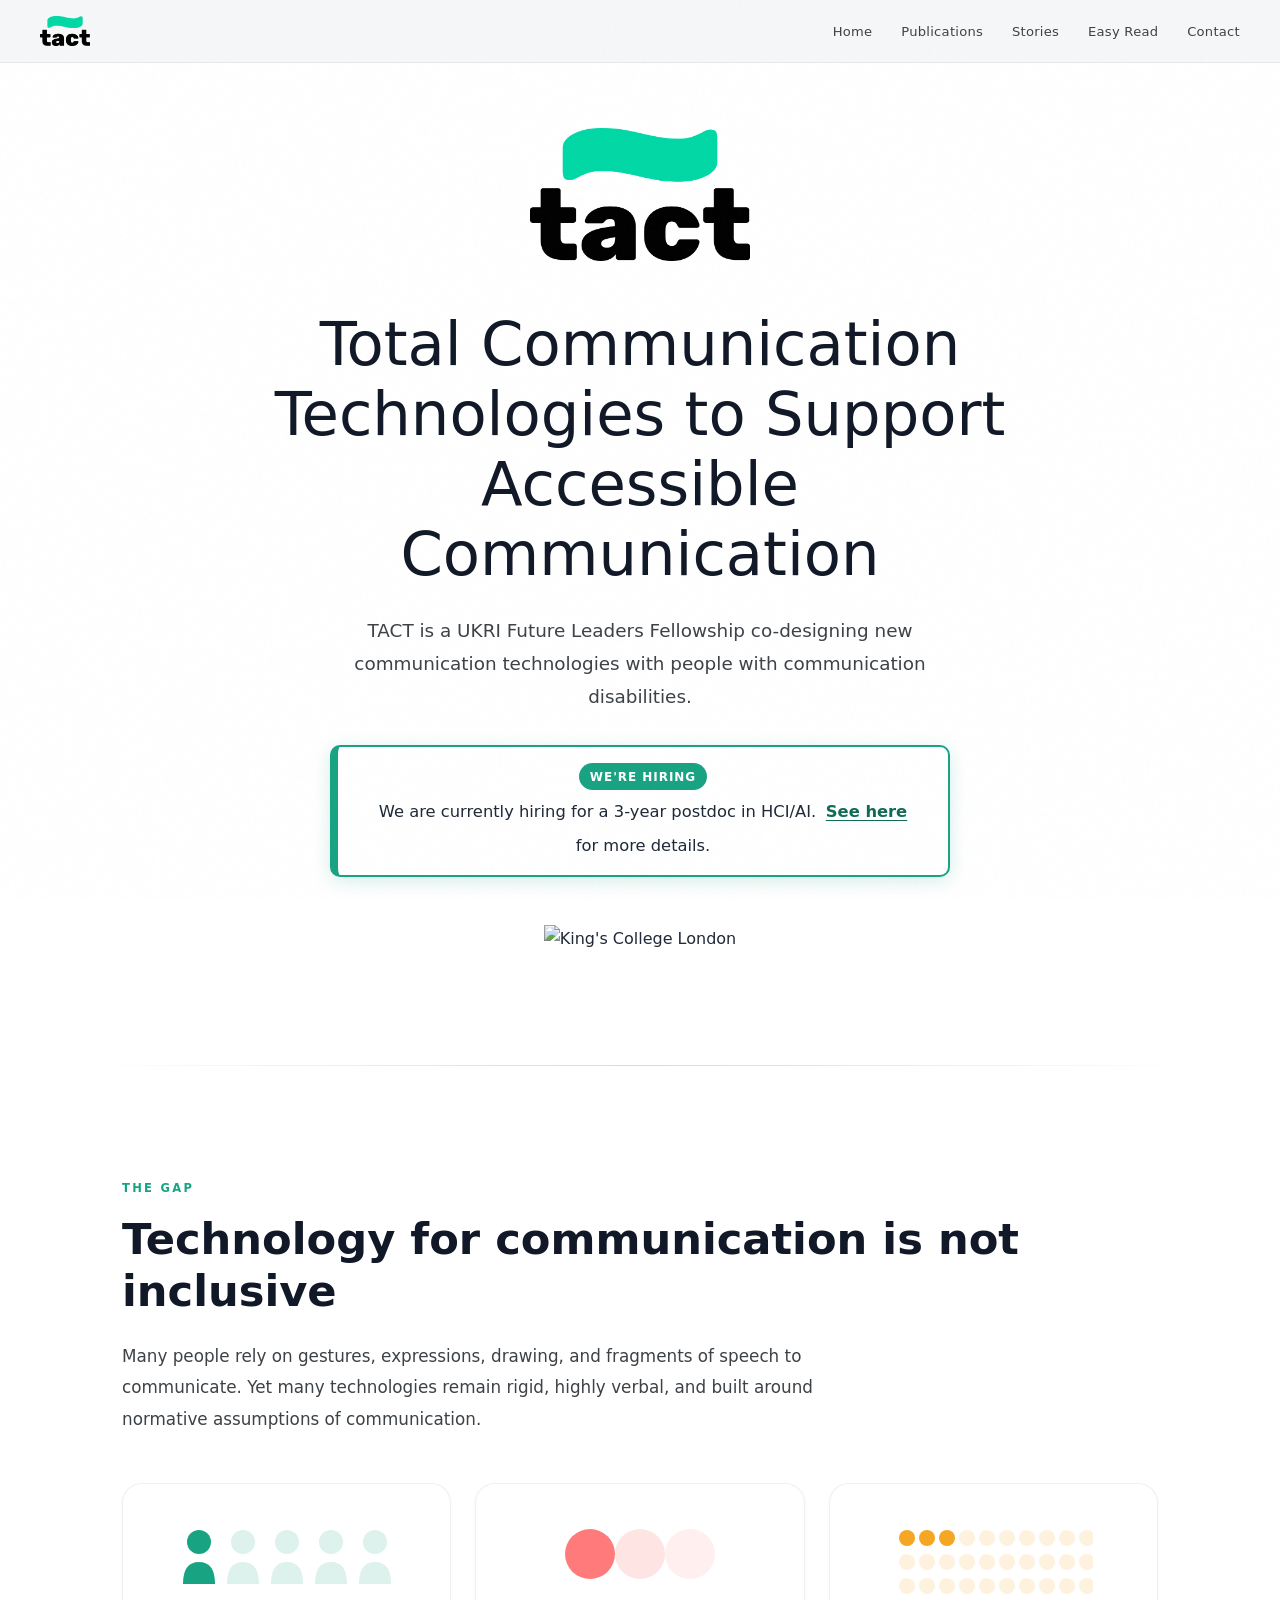
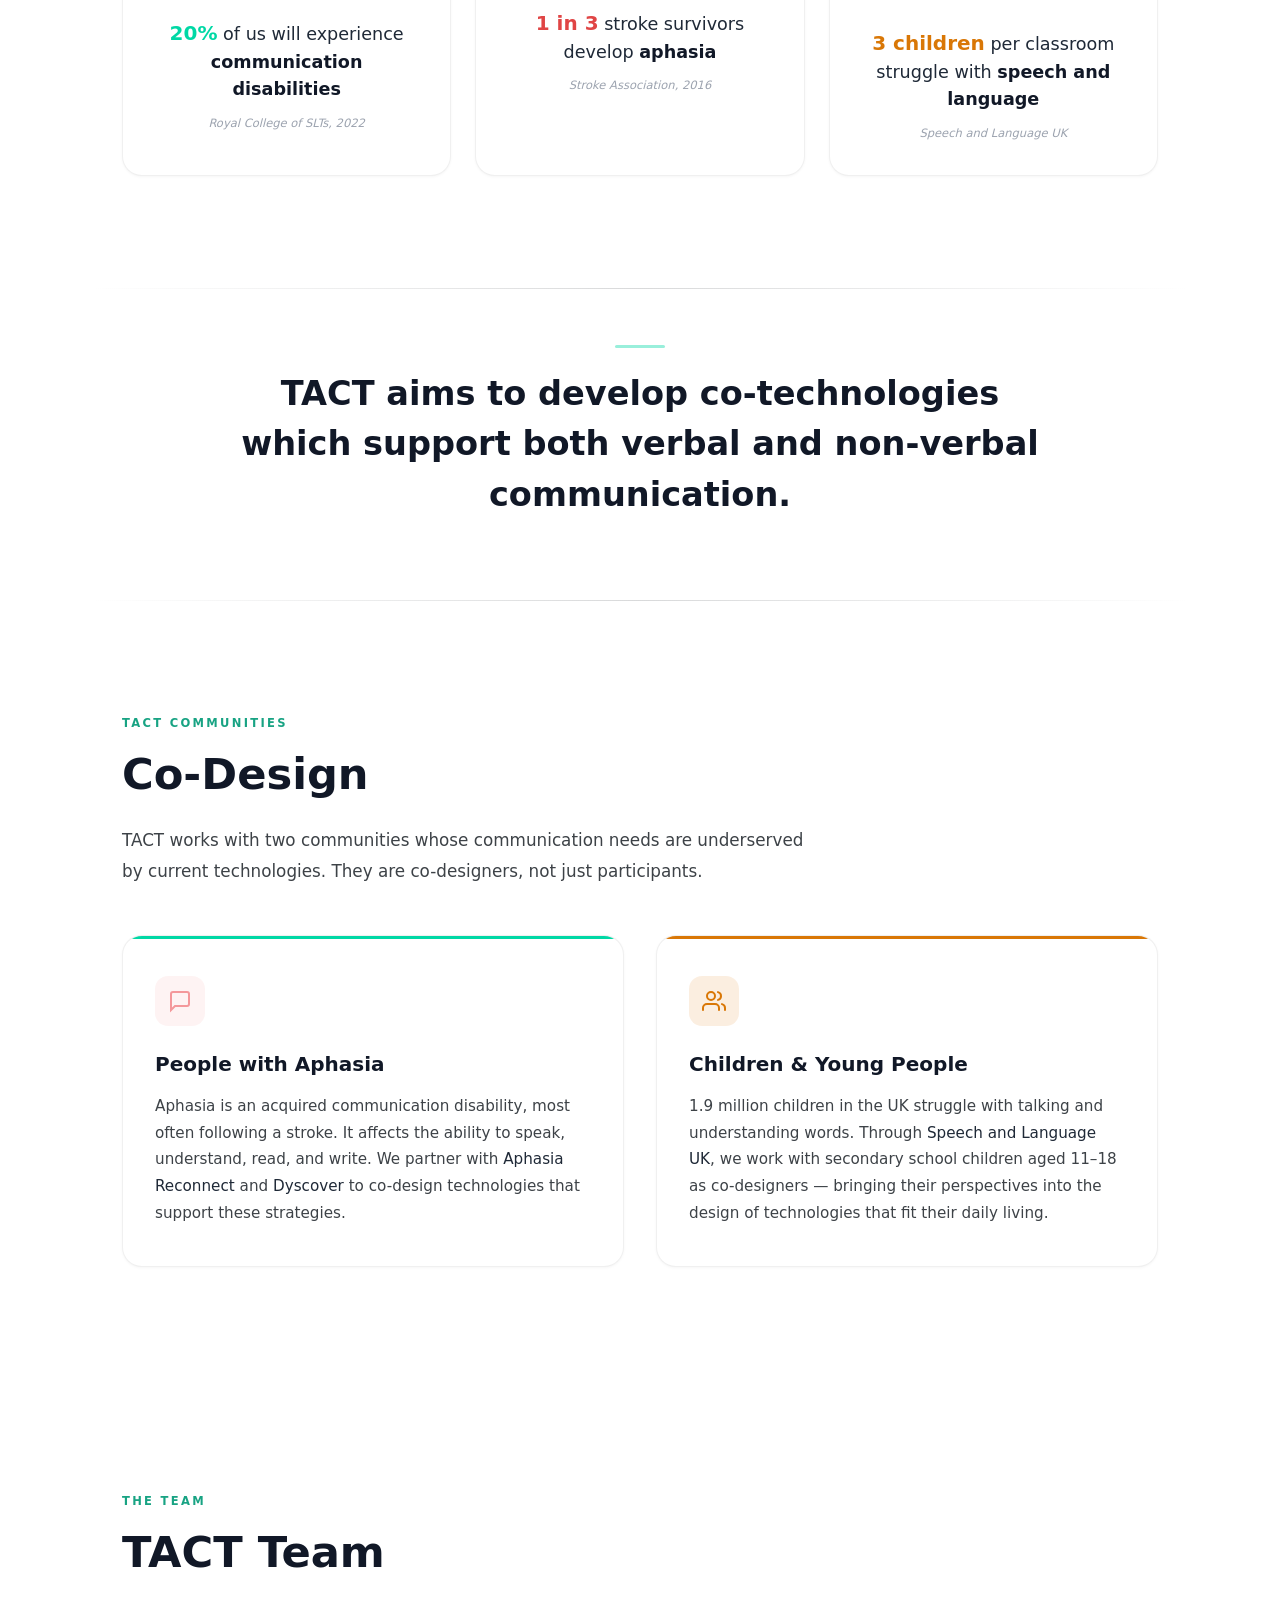
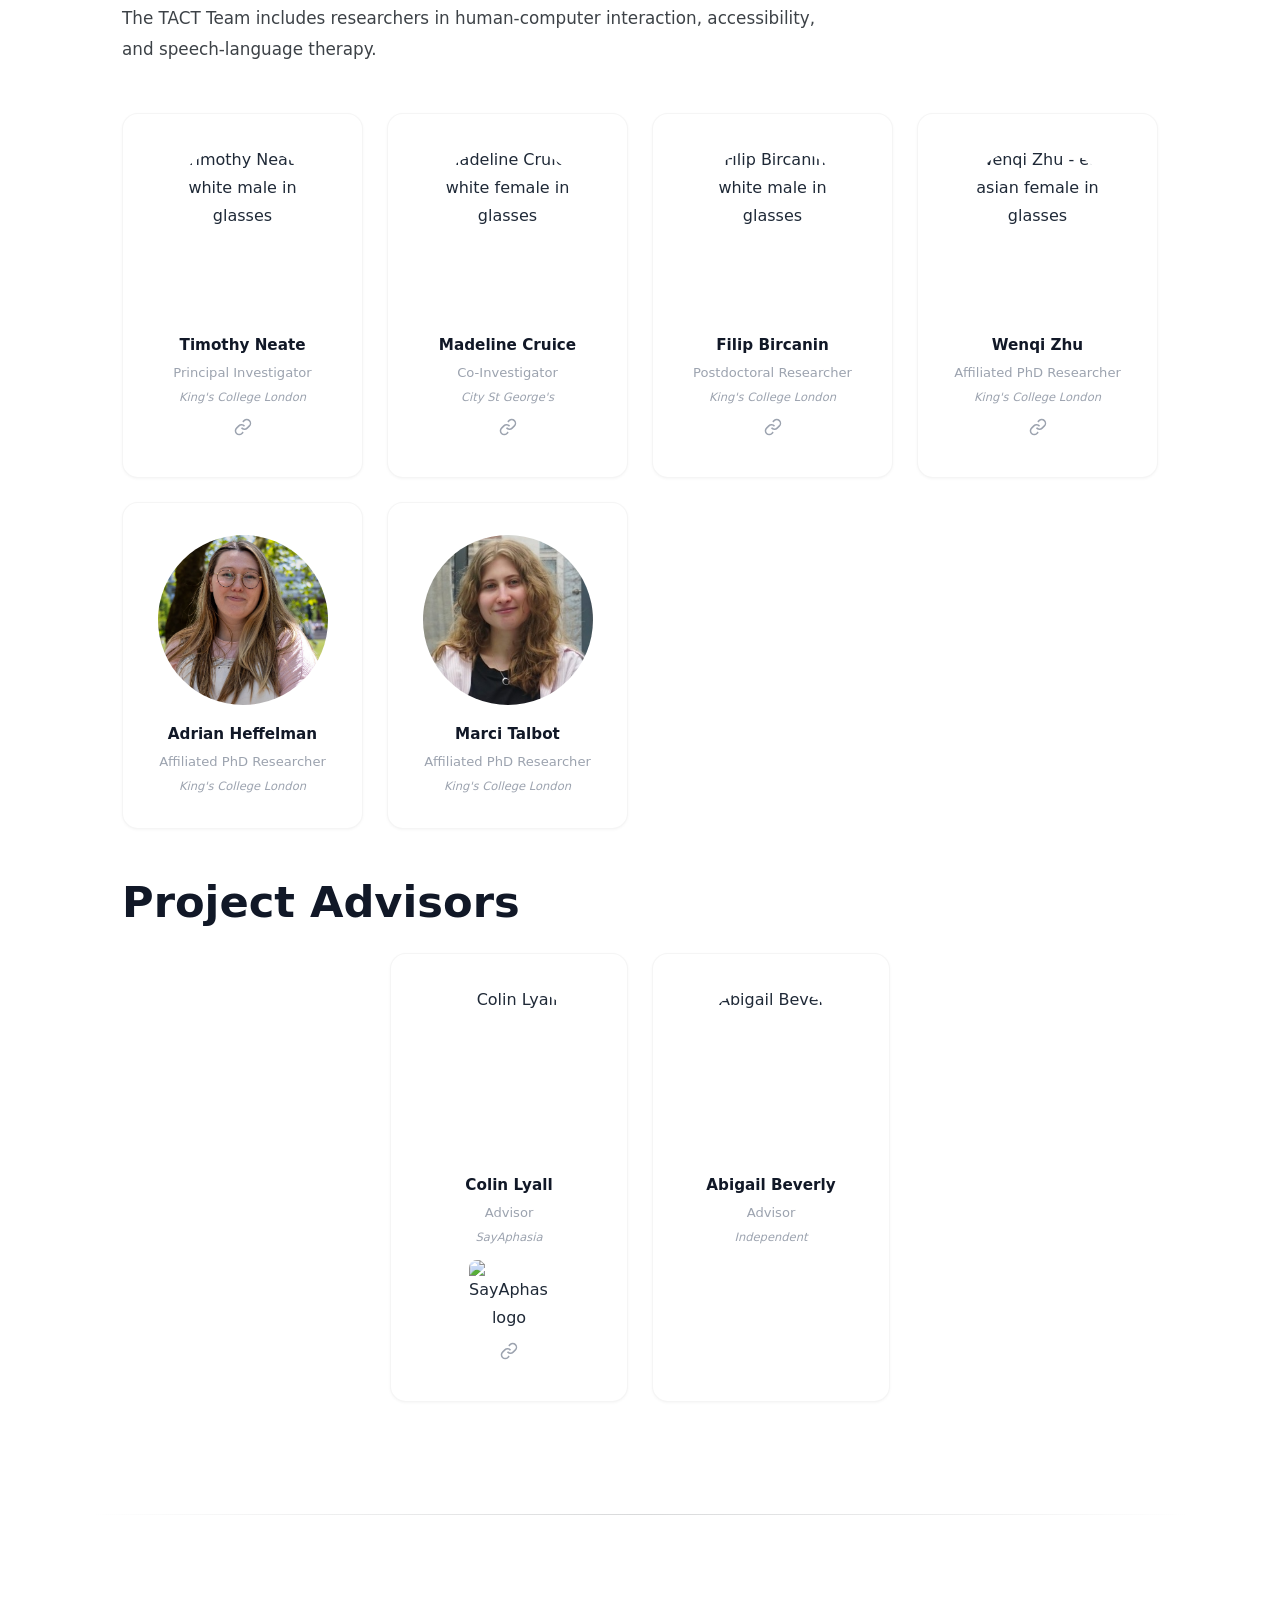
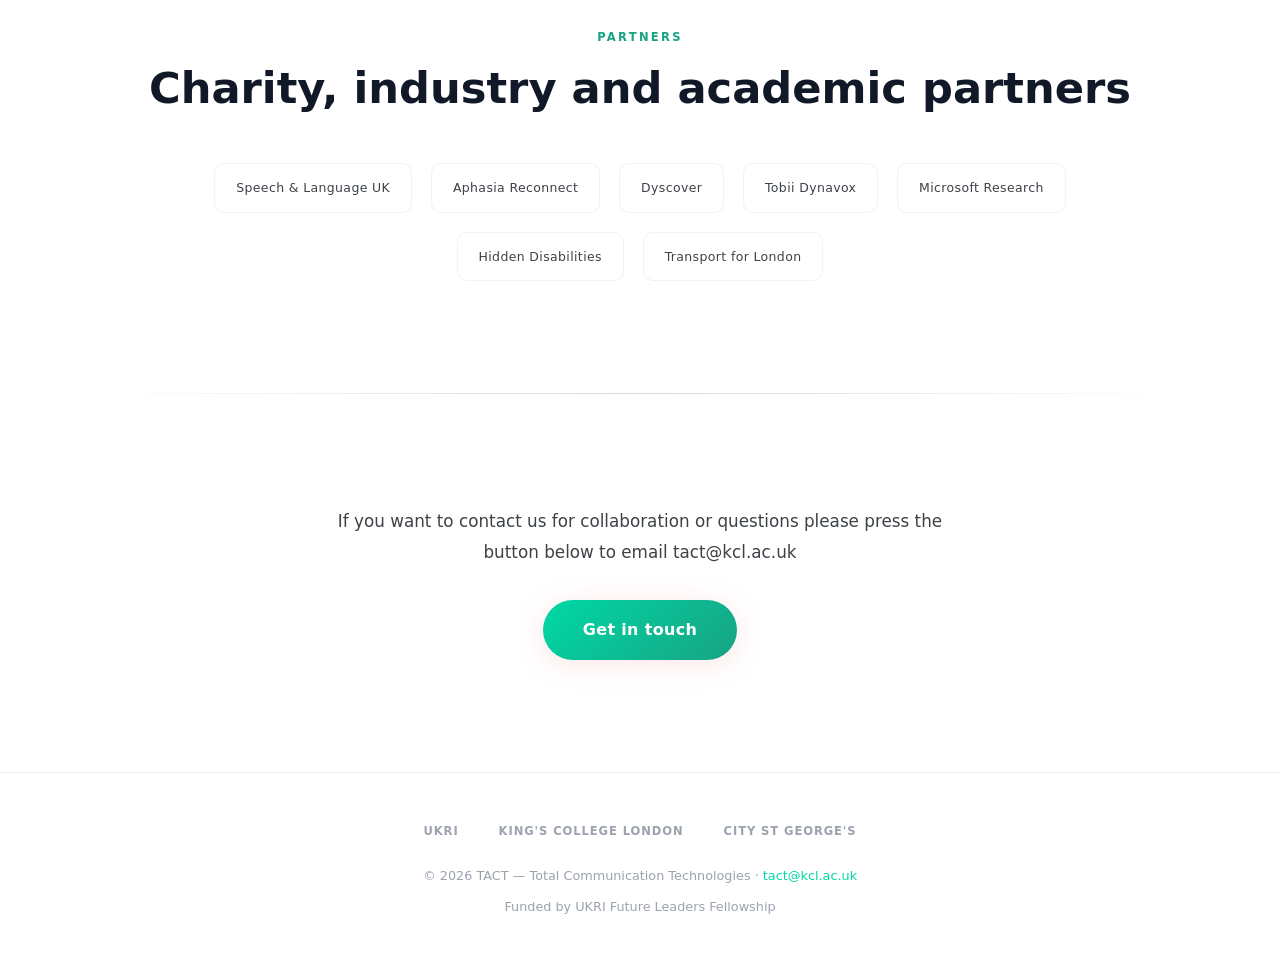
==== commit 2947ac17: "Added Adrian and Marci" ====
--- a/index.html
+++ b/index.html
@@ -193,7 +193,7 @@
   <div class="team-card reveal">
     <img class="team-avatar" src="images/wenqi.jpg" alt="Wenqi Zhu - east asian female in glasses">
     <h4>Wenqi Zhu</h4>
-    <div class="team-role">PhD Researcher</div>
+    <div class="team-role">Affiliated PhD Researcher</div>
     <div class="team-org">King's College London</div>
     <a href="https://vinkkiz.github.io/" class="team-link" aria-label="View profile of Wenqi Zhu">
       <svg width="18" height="18" viewBox="0 0 24 24" fill="none" stroke="currentColor" stroke-width="2">
@@ -202,6 +202,35 @@
       </svg>
     </a>
   </div>
+
+
+    <div class="team-card reveal">
+    <img class="team-avatar" src="images/adrian.jpg" alt="Adrian Heffelman -- white female in glasses">
+    <h4>Adrian Heffelman</h4>
+    <div class="team-role">Affiliated PhD Researcher</div>
+    <div class="team-org">King's College London</div>
+    <!--<a href="url" class="team-link" aria-label="View profile of...">
+      <svg width="18" height="18" viewBox="0 0 24 24" fill="none" stroke="currentColor" stroke-width="2">
+        <path d="M10 13a5 5 0 0 0 7.54.54l3-3a5 5 0 0 0-7.07-7.07l-1.72 1.71"/>
+        <path d="M14 11a5 5 0 0 0-7.54-.54l-3 3a5 5 0 1 0 7.07 7.07l1.71-1.71"/>-->
+      </svg>
+    </a>
+  </div>
+
+
+    <div class="team-card reveal">
+    <img class="team-avatar" src="images/marci.jpeg" alt="Marci Talbot -- white female">
+    <h4>Marci Talbot</h4>
+    <div class="team-role">Affiliated PhD Researcher</div>
+    <div class="team-org">King's College London</div>
+    <!--<a href="url" class="team-link" aria-label="View profile of...">
+      <svg width="18" height="18" viewBox="0 0 24 24" fill="none" stroke="currentColor" stroke-width="2">
+        <path d="M10 13a5 5 0 0 0 7.54.54l3-3a5 5 0 0 0-7.07-7.07l-1.72 1.71"/>
+        <path d="M14 11a5 5 0 0 0-7.54-.54l-3 3a5 5 0 1 0 7.07 7.07l1.71-1.71"/>-->
+      </svg>
+    </a>
+  </div>
+
 </div>
 
     <div class="reveal" style="margin-top:3rem;">
--- a/styles.css
+++ b/styles.css
@@ -284,6 +284,52 @@
 .story-card p { font-size: 0.9rem; color: var(--text-secondary); font-weight: 300; line-height: 1.7; }
 
 
+/* Clickable story cards */
+.story-card-link { text-decoration: none; color: inherit; display: block; }
+.story-card { display: flex; flex-direction: column; height: 100%; }
+.story-card-thumb { width: 100%; aspect-ratio: 3 / 2; object-fit: cover; display: block; background: var(--teal-subtle); }
+/* Contain a non-3:2 image with a little white around it */
+.story-card-thumb--contain { object-fit: contain; background: #ffffff; padding: 0.9rem; }
+/* Anchor the crop to the top (keeps a top-heavy subject like a pinned poster) */
+.story-card-thumb--top { object-position: top center; }
+.story-card-more { display: inline-flex; align-items: center; gap: 0.35rem; margin-top: 1rem; font-family: var(--font-display); font-size: 0.8rem; font-weight: 600; color: var(--teal-deep); transition: gap 0.25s; }
+.story-card-link:hover .story-card-more { gap: 0.6rem; }
+
+
+/* ═══════════════════════════════
+   STORY ARTICLE (single story page)
+   ═══════════════════════════════ */
+
+.story-article { max-width: 780px; margin: 0 auto; padding: 10rem 2rem 5rem; }
+.story-article .back-link { margin-bottom: 2.5rem; }
+.story-eyebrow { font-family: var(--font-display); font-size: 0.72rem; letter-spacing: 0.2em; text-transform: uppercase; color: var(--teal-deep); font-weight: 600; margin-bottom: 1rem; }
+.story-article h1 { font-family: var(--font-display); font-size: clamp(2rem,5vw,3rem); font-weight: 700; color: var(--white); line-height: 1.15; margin-bottom: 0.6rem; }
+.title-icon { width: 0.78em; height: 0.78em; display: inline-block; vertical-align: -0.06em; margin: 0 0.12em 0 0.18em; color: var(--teal-deep); }
+.story-lede-title { font-size: clamp(1.1rem,2.5vw,1.35rem); color: var(--text-secondary); font-weight: 400; margin-bottom: 1.5rem; }
+.story-byline { font-size: 0.85rem; color: var(--text-muted); font-weight: 400; padding-bottom: 2rem; border-bottom: 1px solid rgba(0,0,0,0.08); margin-bottom: 2.5rem; }
+.story-hero { width: 100%; aspect-ratio: 3 / 2; object-fit: cover; border-radius: 18px; display: block; margin-bottom: 2.5rem; box-shadow: 0 8px 40px rgba(0,0,0,0.10); }
+.story-body p { font-size: 1.08rem; line-height: 1.9; color: var(--text-secondary); font-weight: 300; margin-bottom: 1.5rem; }
+.story-body p:first-of-type { font-size: 1.18rem; color: var(--text-primary); font-weight: 400; }
+.story-figure { margin: 2.5rem auto; text-align: center; }
+.story-figure img { max-height: 480px; width: auto; max-width: 100%; border-radius: 16px; display: inline-block; box-shadow: 0 6px 30px rgba(0,0,0,0.10); }
+/* Floated figure — text wraps beside it */
+.story-figure--float { float: right; width: 300px; max-width: 45%; margin: 0.3rem 0 1.2rem 2rem; text-align: center; }
+.story-figure--float img { max-height: none; width: 100%; }
+.story-figure--float figcaption { text-align: left; }
+/* Two photos side by side */
+.story-duo { display: grid; grid-template-columns: 1fr 1fr; gap: 1.5rem; margin: 2.75rem 0; }
+.story-duo figure { margin: 0; }
+.story-duo img { width: 100%; aspect-ratio: 3 / 4; object-fit: cover; border-radius: 16px; display: block; box-shadow: 0 6px 30px rgba(0,0,0,0.10); }
+.story-duo figcaption { font-size: 0.8rem; color: var(--text-muted); font-style: italic; text-align: center; margin-top: 0.7rem; line-height: 1.5; }
+@media (max-width: 600px) { .story-duo { grid-template-columns: 1fr; gap: 2rem; } }
+@media (max-width: 640px) {
+  .story-figure--float { float: none; width: auto; max-width: 100%; margin: 2.5rem auto; }
+  .story-figure--float figcaption { text-align: center; }
+}
+.story-figure figcaption { font-size: 0.8rem; color: var(--text-muted); font-style: italic; text-align: center; margin-top: 0.7rem; line-height: 1.5; }
+.story-end { margin-top: 3rem; padding-top: 2rem; border-top: 1px solid rgba(0,0,0,0.08); }
+
+
 /* ═══════════════════════════════
    ACCESSIBILITY
    ═══════════════════════════════ */
